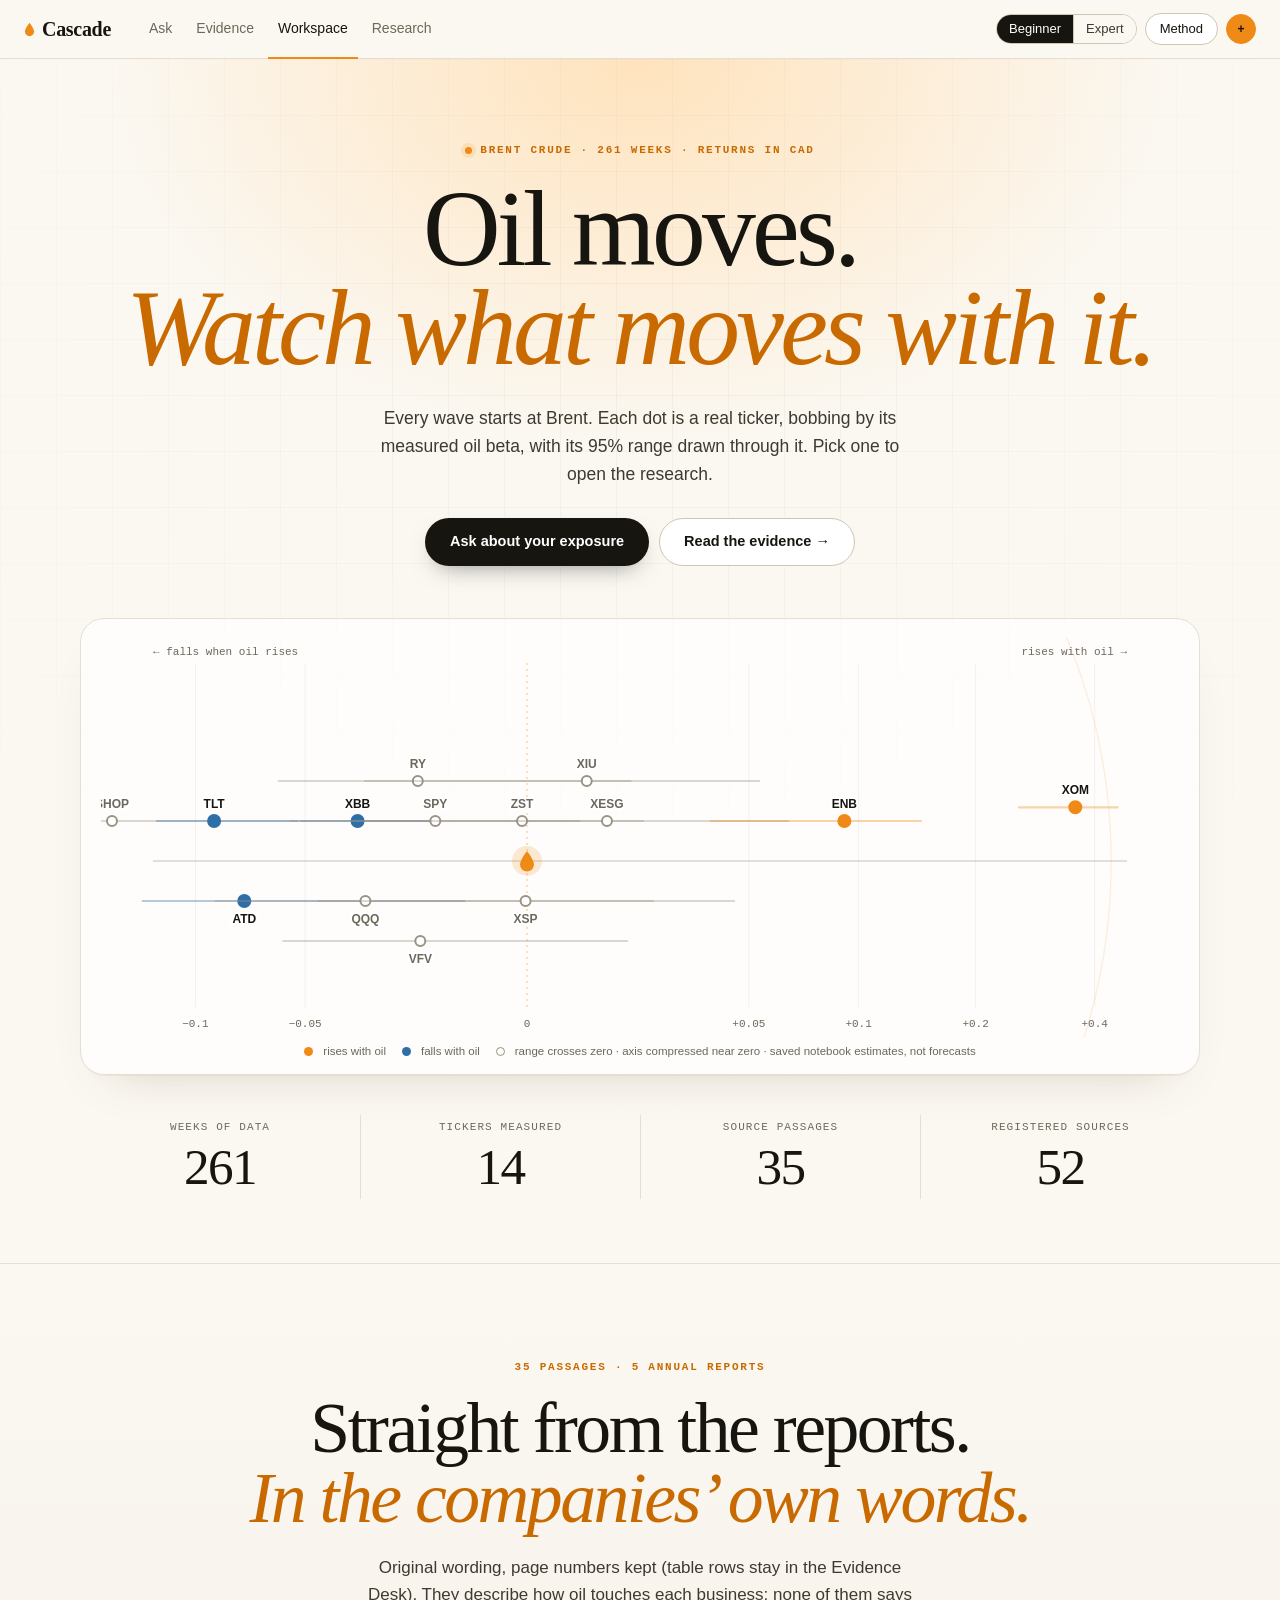
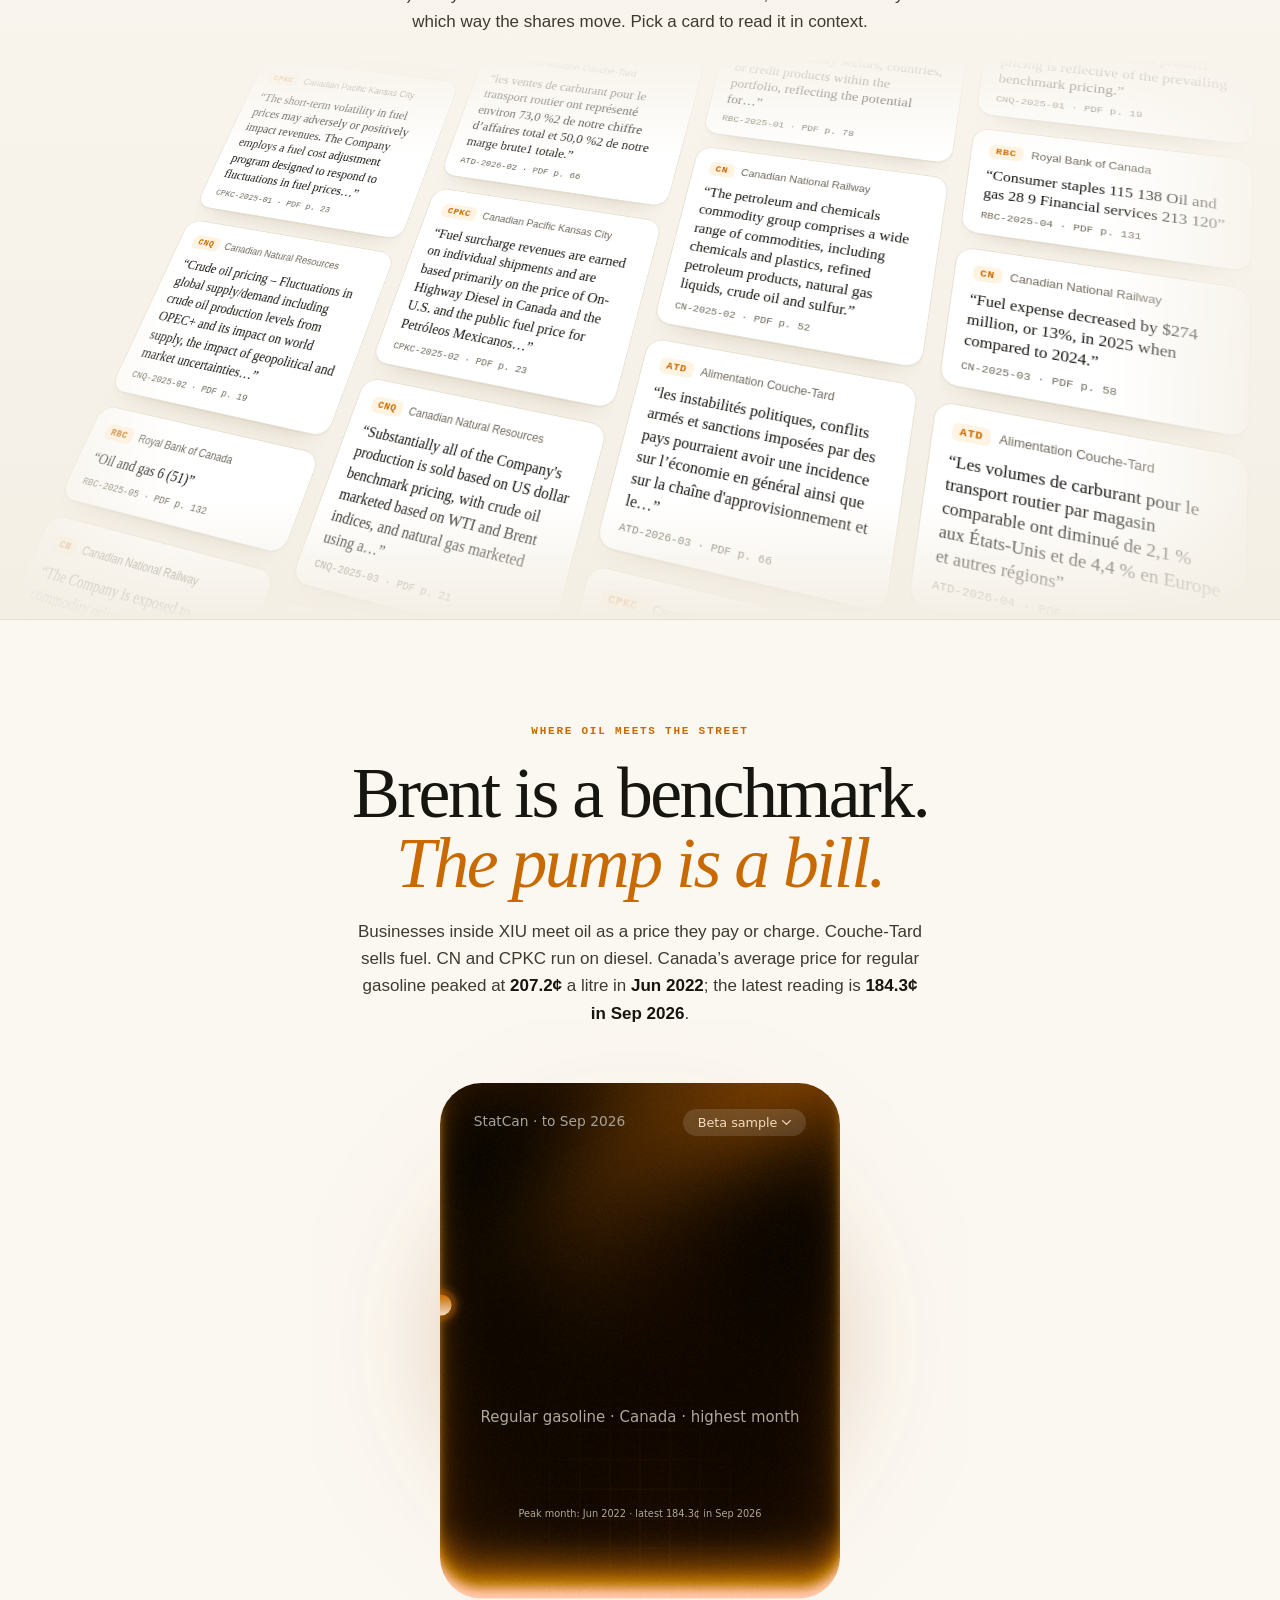
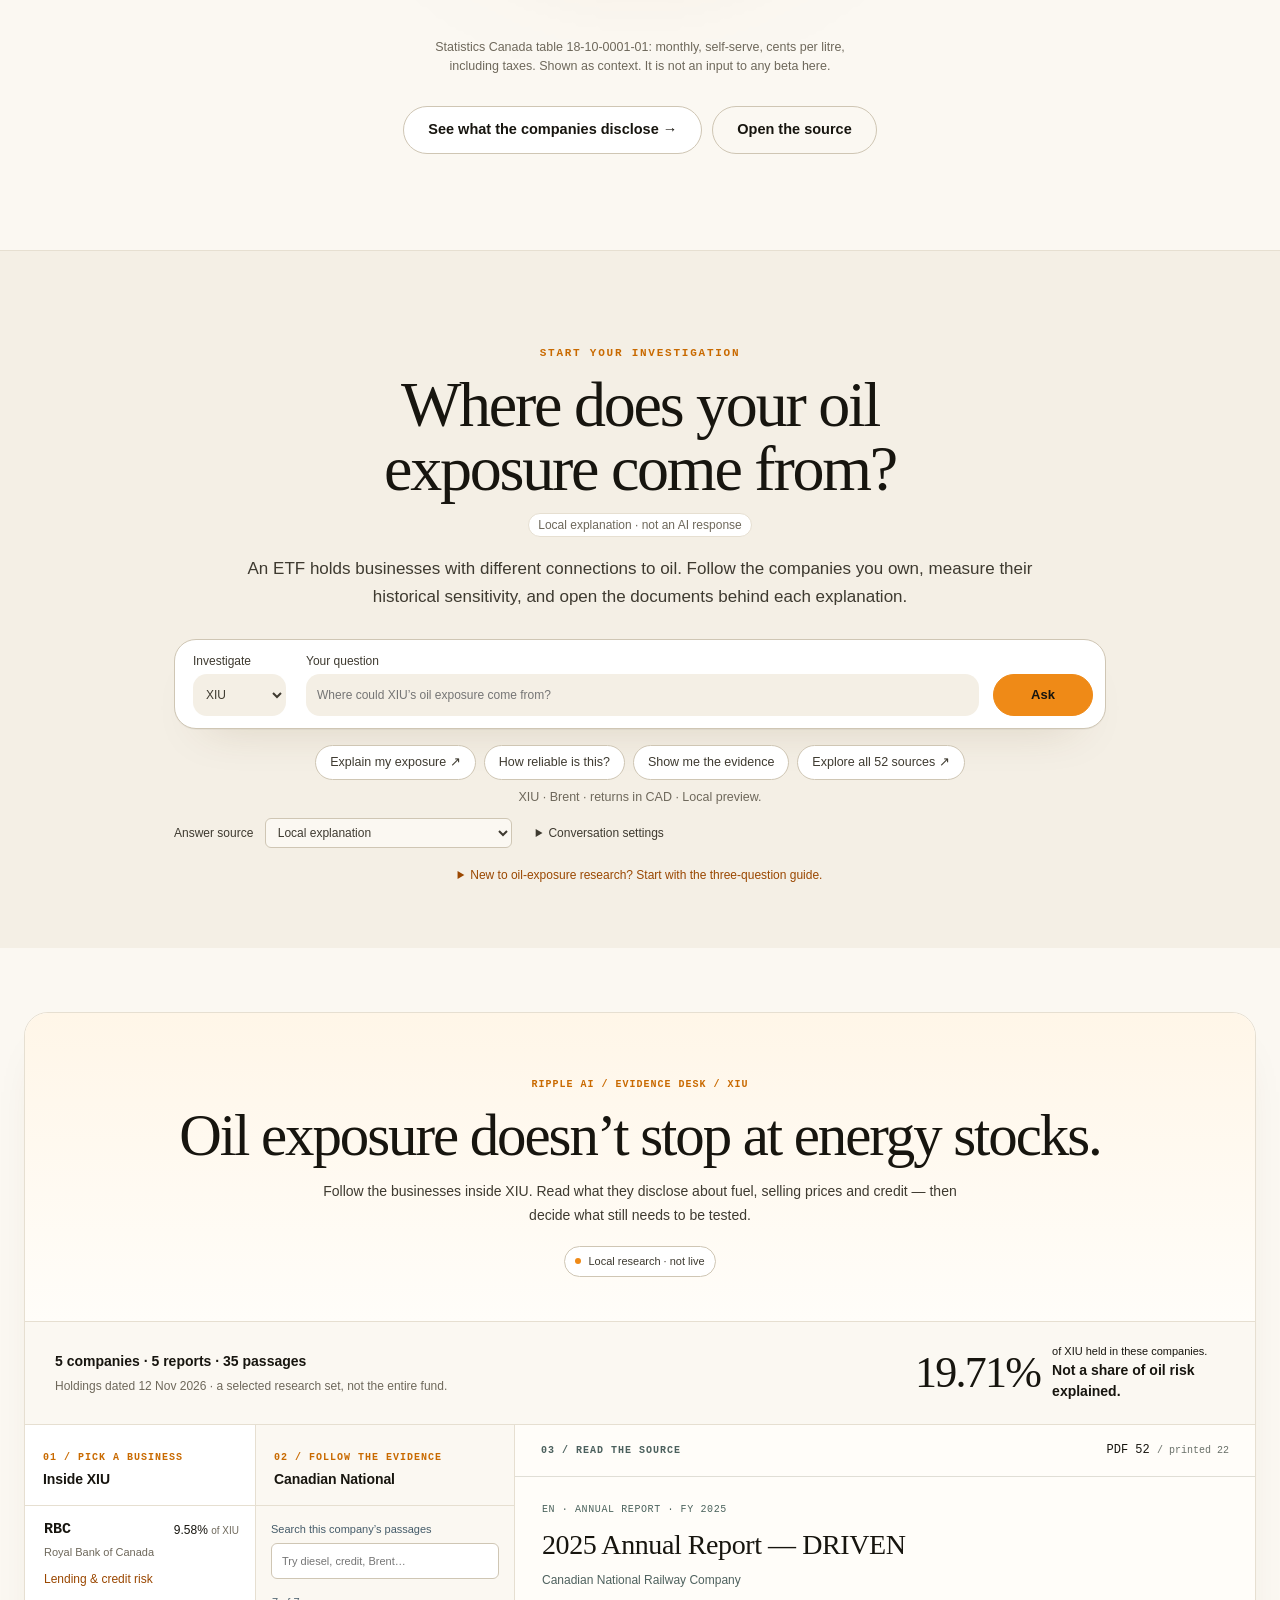
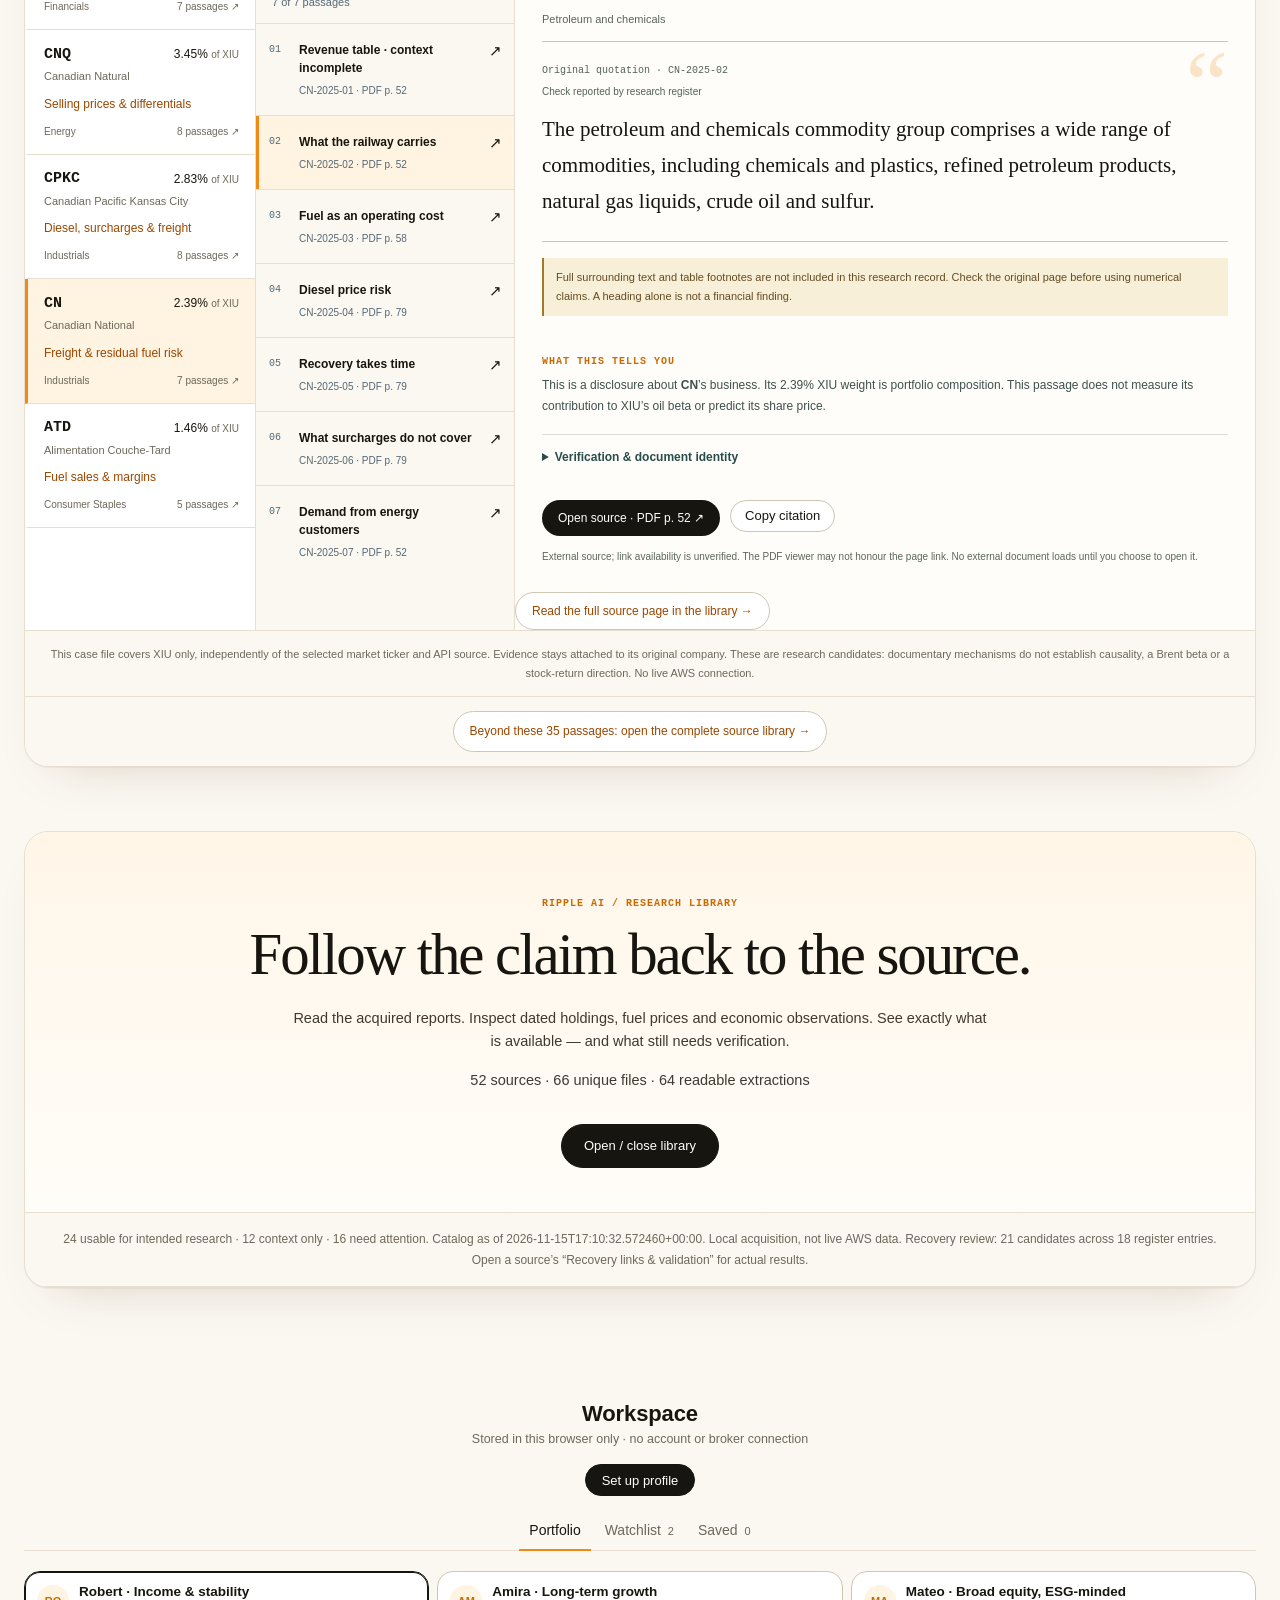
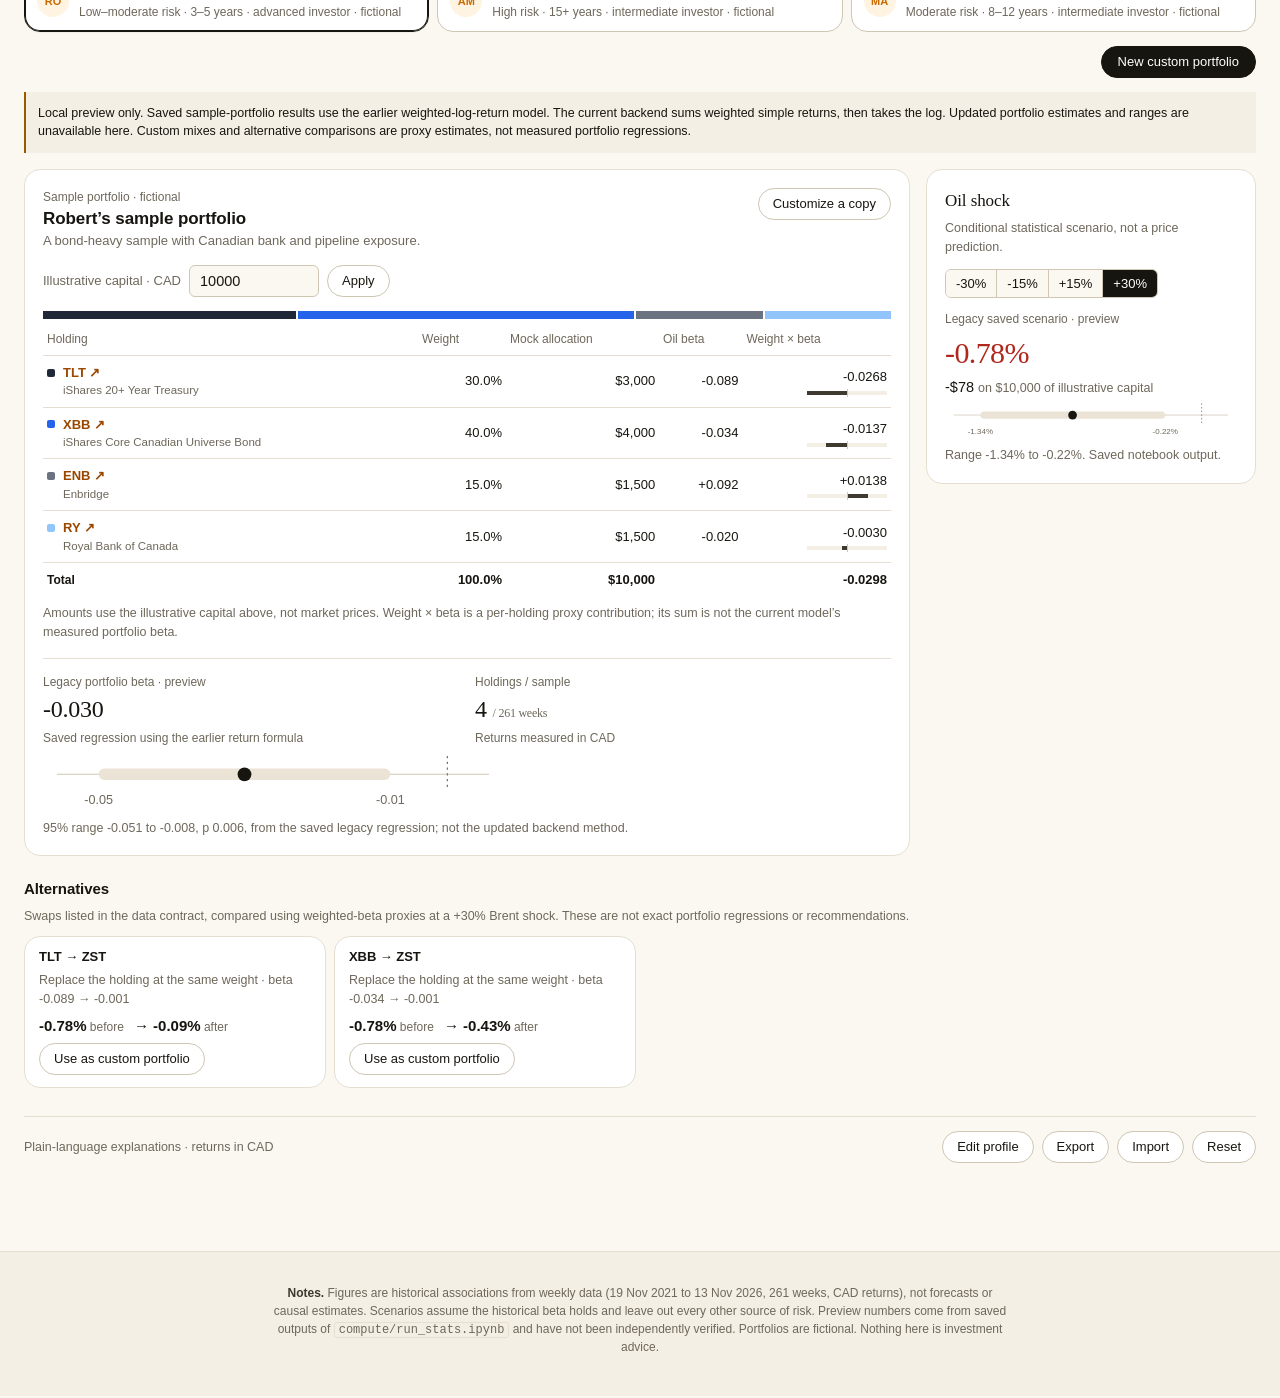
==== frontend/explorer.html @ 9b8c313d "feat(frontend): chat interface with sign-up, profile and portfolio - New index.html: chat-only layou" ====
<!DOCTYPE html>
<html lang="en">
<head>
  <meta charset="utf-8">
  <meta name="viewport" content="width=device-width, initial-scale=1">
  <meta name="color-scheme" content="light">
  <meta name="theme-color" content="#fbf8f2">
  <meta name="description" content="Weekly Brent oil sensitivities for 14 ETFs and stocks, shock scenarios, sample portfolios and the transmission paths behind them.">
  <title>Cascade</title>
  <link rel="icon" href="data:image/svg+xml,%3Csvg xmlns='http://www.w3.org/2000/svg' viewBox='0 0 32 32'%3E%3Crect width='32' height='32' rx='6' fill='%23111'/%3E%3Cpath d='M16 6s-7 9-7 14a7 7 0 0 0 14 0c0-5-7-14-7-14z' fill='%23fff'/%3E%3C/svg%3E">
  <link rel="stylesheet" href="./styles.css">
  <link rel="stylesheet" href="./investigation-guide.css">
  <link rel="stylesheet" href="./evidence-desk.css">
  <link rel="stylesheet" href="./library.css">
  <link rel="stylesheet" href="./theme.css">
  <script type="module" src="./app.js"></script>
  <script type="module" src="./investigation-guide.js"></script>
  <script type="module" src="./evidence-desk.js"></script>
  <script type="module" src="./library.js"></script>
  <script type="module" src="./hero.js"></script>
  <script type="module" src="./fuel-card.js"></script>
  <script type="module" src="./quotes.js"></script>
</head>
<body>
  <a class="skip-link" href="#main">Skip to content</a>

  <header class="topbar">
    <div class="wrap topbar-row">
      <a class="wordmark" href="./" aria-label="Cascade home">
        <svg class="drop" viewBox="0 0 24 32" aria-hidden="true"><path d="M12 1S2 13.5 2 20.5a10 10 0 0 0 20 0C22 13.5 12 1 12 1z"/></svg>
        Cascade
      </a>
      <nav class="workspace-nav" aria-label="Application">
        <button type="button" id="chat-open">Ask</button>
        <button type="button" id="evidence-open">Evidence</button>
        <button type="button" data-view="workspace" aria-pressed="true">Workspace</button>
        <button type="button" data-view="research" aria-pressed="false">Research</button>
      </nav>
      <div class="topbar-tools">
        <div class="seg" role="group" aria-label="Level of detail">
          <button type="button" data-mode="beginner" aria-pressed="true">Beginner</button>
          <button type="button" data-mode="expert" aria-pressed="false">Expert</button>
        </div>
        <button class="ghost-button" id="method-open" type="button">Method</button>
        <button class="profile-avatar" id="profile-open" type="button" aria-label="Set up your profile">+</button>
      </div>
    </div>
  </header>

  <main id="main">
    <section class="hero" aria-labelledby="hero-title">
      <div class="wrap hero-copy">
        <p class="hero-kicker"><span class="hero-dot" aria-hidden="true"></span>Brent crude · 261 weeks · returns in CAD</p>
        <h1 id="hero-title">Oil moves.<br><em>Watch what moves with&nbsp;it.</em></h1>
        <p class="hero-lede">Every wave starts at Brent. Each dot is a real ticker, bobbing by its measured oil beta, with its 95% range drawn through it. Pick one to open the research.</p>
        <div class="hero-cta">
          <button type="button" class="hero-primary" data-hero-jump="#ask">Ask about your exposure</button>
          <button type="button" class="hero-secondary" data-hero-jump="#evidence-desk">Read the evidence →</button>
        </div>
      </div>
      <div class="wrap">
        <figure class="hero-chart">
          <div id="hero-figure" class="hero-figure-host"></div>
          <div id="hero-tip" class="hero-tip" role="status" hidden></div>
          <figcaption><span class="hk pos"></span>rises with oil <span class="hk neg"></span>falls with oil <span class="hk ns"></span>range crosses zero · axis compressed near zero · saved notebook estimates, not forecasts</figcaption>
        </figure>
        <dl class="hero-stats">
          <div><dt>Weeks of data</dt><dd data-count="261">261</dd></div>
          <div><dt>Tickers measured</dt><dd data-count="14">14</dd></div>
          <div><dt>Source passages</dt><dd data-count="35">35</dd></div>
          <div><dt>Registered sources</dt><dd data-count="52">52</dd></div>
        </dl>
      </div>
    </section>
    <section class="quotes" aria-labelledby="quotes-title">
      <div class="wrap quotes-head">
        <p class="hero-kicker">35 passages · 5 annual reports</p>
        <h2 id="quotes-title">Straight from the reports.<br><em>In the companies’ own words.</em></h2>
        <p>Original wording, page numbers kept (table rows stay in the Evidence Desk). They describe how oil touches each business; none of them says which way the shares move. Pick a card to read it in context.</p>
      </div>
      <div class="quotes-stage" id="quotes-stage" aria-label="Passages from XIU constituents’ annual reports"></div>
    </section>
    <section class="fuel-band" aria-labelledby="fuel-title">
      <div class="wrap fuel-head">
        <p class="hero-kicker">Where oil meets the street</p>
        <h2 id="fuel-title">Brent is a benchmark.<br><em>The pump is a bill.</em></h2>
        <p>Businesses inside XIU meet oil as a price they pay or charge. Couche-Tard sells fuel. CN and CPKC run on diesel. Canada’s average price for regular gasoline peaked at <b data-fuel-peak>207.2¢</b> a litre in <b data-fuel-peak-month>Jun 2022</b>; the latest reading is <b data-fuel-latest>184.3¢ in Sep 2026</b>.</p>
      </div>
      <div class="fuel-stage"><div id="fuel-card"></div></div>
      <div class="wrap fuel-foot">
        <p class="fuel-source">Statistics Canada table 18-10-0001-01: monthly, self-serve, cents per litre, including taxes. Shown as context. It is not an input to any beta here.</p>
        <div class="hero-cta">
          <button type="button" class="hero-secondary" data-hero-jump="#evidence-desk">See what the companies disclose →</button>
          <button type="button" class="hero-ghost" data-open-library>Open the source</button>
        </div>
      </div>
    </section>
    <div class="chat-entry">
      <section class="wrap ask" id="ask" aria-labelledby="ask-title">
        <div class="chat-heading"><div><span class="label">Start your investigation</span><h2 id="ask-title">Where does your oil exposure come from?</h2></div><span class="tag" id="chat-source-status">Local explanation · AI not connected</span></div>
        <p class="investigation-purpose">An ETF holds businesses with different connections to oil. Follow the companies you own, measure their historical sensitivity, and open the documents behind each explanation.</p>
        <form id="question-form" class="ask-form">
          <label class="chat-ticker-label" for="chat-ticker">Investigate<select id="chat-ticker" aria-label="Ticker to investigate"></select></label>
          <label class="chat-question-label" for="question">Your question<input id="question" name="question" maxlength="900" required placeholder="Where could XIU’s oil exposure come from?" autocomplete="off" aria-describedby="chat-context"></label>
          <button class="primary-button" type="submit">Ask</button>
          <button type="button" class="ghost-button" id="cancel-question" hidden>Stop waiting</button>
        </form>
        <div class="suggestions">
          <button type="button" data-question="Where could this exposure come from?">Explain my exposure ↗</button>
          <button type="button" data-question="How reliable is this relationship?">How reliable is this?</button>
          <button type="button" data-question="What evidence explains this exposure?">Show me the evidence</button>
          <button type="button" data-open-library>Explore all 52 sources ↗</button>
        </div>
        <p class="note" id="chat-context" role="status">XIU · Brent · returns in CAD · loading local statistics.</p>
        <div class="chat-options">
          <label class="chat-source-label">Answer source <select id="answer-source"><option value="local">Local explanation</option><option value="documents">Search local documents (exact phrase)</option><option value="agent">Backend agent</option></select></label>
          <details class="chat-settings"><summary>Conversation settings</summary><div class="agent-controls">
            <label>Backend sample portfolio<select id="agent-persona"><option value="robert">Robert</option><option value="amira">Amira</option><option value="mateo">Mateo</option></select></label>
            <button type="button" class="ghost-button" id="new-conversation">New conversation</button>
          </div><p class="note" id="agent-connection">Chat API unconfigured. Local explanations are available without an AI call.</p></details>
        </div>
        <div id="answer" class="answer" aria-live="polite"></div>
        <details class="guide-collapse"><summary>New to oil-exposure research? Start with the three-question guide.</summary>
        <section class="investigation-guide" id="investigation-guide" aria-labelledby="guide-title">
          <header><div><span class="label">Understand the investigation</span><h2 id="guide-title">Three questions. Different kinds of evidence.</h2></div><span class="guide-source">Learning guide · no estimates</span></header>
          <p class="guide-intro">A holding weight tells you what you own. A company report explains its business. A beta measures how its share price moved with oil. You need all three to investigate hidden exposure.</p>
          <div class="guide-tabs" role="tablist" aria-label="Explore the investigation" hidden>
            <button type="button" role="tab" id="guide-tab-holdings" data-guide-topic="holdings" aria-controls="guide-panel" aria-selected="false" tabindex="-1">1. What do I own?</button>
            <button type="button" role="tab" id="guide-tab-mechanisms" data-guide-topic="mechanisms" aria-controls="guide-panel" aria-selected="true" tabindex="0">2. How could oil reach it?</button>
            <button type="button" role="tab" id="guide-tab-reliability" data-guide-topic="reliability" aria-controls="guide-panel" aria-selected="false" tabindex="-1">3. How sure are we?</button>
          </div>
          <div id="guide-panel" class="guide-panel" role="tabpanel" aria-labelledby="guide-tab-mechanisms" tabindex="0">
            <p>Start with dated holdings, inspect a company’s original report, then compare that business explanation with a historical estimate and its uncertainty. A sector label alone cannot answer the question.</p>
          </div>
          <p class="guide-availability">The Evidence Desk below opens a local XIU research file. Market statistics and backend evidence are separate sources. A missing estimate does not mean a business has no exposure.</p>
        </section>
        </details>
      </section>
    </div>
    <section id="evidence-desk" class="wrap evidence-desk" aria-labelledby="ed-title" aria-busy="true">
      <div class="ed-shell">
        <header class="ed-masthead">
          <div><span class="ed-eyebrow">RIPPLE AI / Evidence Desk / XIU</span>
            <h2 id="ed-title" tabindex="-1">Oil exposure doesn’t stop at energy stocks.</h2>
            <p>Follow the businesses inside XIU. Read what they disclose about fuel, selling prices and credit — then decide what still needs to be tested.</p></div>
          <span class="ed-badge">Local research · not live</span>
        </header>
        <div class="ed-summary">
          <div><strong id="ed-scope">Opening the research file…</strong><p>Holdings dated 12 Nov 2026 · a selected research set, not the entire fund.</p></div>
          <div class="ed-weight"><b id="ed-weight">—</b><span>of XIU held in these companies.<br><strong>Not a share of oil risk explained.</strong></span></div>
        </div>
        <p class="ed-status" id="ed-status" role="status">Loading local documentary research…</p>
        <button class="ghost-button" id="ed-retry" type="button" hidden>Retry local file</button>
        <div class="ed-workbench" id="ed-workbench" hidden>
          <aside class="ed-holdings" aria-label="Confirmed XIU constituents">
            <header class="ed-column-head"><span class="ed-eyebrow">01 / Pick a business</span><h3>Inside XIU</h3></header>
            <div id="ed-companies"></div>
          </aside>
          <section class="ed-passages-column" aria-labelledby="ed-company-title">
            <header class="ed-column-head"><span class="ed-eyebrow">02 / Follow the evidence</span><h3 id="ed-company-title">Company passages</h3></header>
            <label class="ed-search" for="ed-search">Search this company’s passages<input id="ed-search" type="search" placeholder="Try diesel, credit, Brent…" autocomplete="off"></label>
            <p id="ed-results" class="ed-results" role="status"></p>
            <div id="ed-passages"></div>
          </section>
          <article class="ed-reader" id="ed-reader" tabindex="-1" aria-label="Original passage and source details"></article>
        </div>
        <p id="ed-feedback" role="status"></p>
        <p class="ed-footnote">This case file covers XIU only, independently of the selected market ticker and API source. Evidence stays attached to its original company. These are research candidates: documentary mechanisms do not establish causality, a Brent beta or a stock-return direction. No live AWS connection.</p>
        <p class="ed-footnote"><button type="button" class="rl-library-entry" data-open-library>Beyond these 35 passages: open the complete source library →</button></p>
      </div>
    </section>
    <section id="research-library" class="wrap research-library" aria-labelledby="rl-title" aria-busy="true">
      <div class="rl-shell">
        <header class="rl-header"><div><span class="ed-eyebrow">RIPPLE AI / Research Library</span><h2 id="rl-title" tabindex="-1">Follow the claim back to the source.</h2>
          <p>Read the acquired reports. Inspect dated holdings, fuel prices and economic observations. See exactly what is available — and what still needs verification.</p><p id="rl-summary">52 registered sources · loading availability…</p></div>
          <button type="button" class="ghost-button" id="rl-toggle" aria-expanded="false" aria-controls="rl-workspace">Open / close library</button></header>
        <p id="rl-status" class="rl-status" role="status"></p><button type="button" id="rl-retry" hidden>Retry catalog</button>
        <div id="rl-workspace" hidden>
          <div class="rl-controls"><div class="rl-filters">
            <label>Find a source<input id="rl-query" type="search" placeholder="Company, ticker, source title…"></label>
            <label>Source group<select id="rl-group"><option value="">All source groups</option></select></label>
            <label>Research availability<select id="rl-status-filter"><option value="">All availability</option><option value="usable">Usable for intended research</option><option value="context_only">Context only</option><option value="needs_attention">Needs attention</option></select></label>
            <label>File format<select id="rl-format"><option value="">All file formats</option></select></label>
            <button type="button" id="rl-clear">Clear filters</button>
          </div><form id="rl-search-form" class="rl-text-search"><label>Search inside the filtered documents · exact phrase<input id="rl-text-query" type="search" required minlength="2" maxlength="200" placeholder="Try diesel, oil and gas, fuel surcharge…"></label><button type="submit" class="primary-button">Search source text</button><button type="button" class="ghost-button" id="rl-stop-search" hidden>Stop</button></form>
            <p id="rl-search-progress" role="status"></p><div id="rl-search-results" aria-live="polite"></div>
          </div>
          <div class="rl-workbench"><aside class="rl-sidebar" aria-label="Official research register"><p id="rl-count" class="rl-count" role="status"></p><div id="rl-list"></div></aside><article id="rl-detail" class="rl-detail" tabindex="-1" aria-label="Selected source and local content"></article></div>
        </div>
      </div>
    </section>
    <section id="workspace-view" class="wrap workspace" aria-labelledby="workspace-title">
      <div id="workspace-content"><p class="note" role="status">Loading your workspace…</p></div>
    </section>

    <div id="research-view" hidden>
      <div class="source-strip" role="note" aria-label="Data source">
        <div class="wrap source-row">
          <span id="source-badge" class="source-badge"><i aria-hidden="true"></i>Local preview</span>
          <span id="source-note" class="source-note">Saved notebook statistics. Ticker scenarios recomputed locally. No live AWS connection.</span>
          <span class="source-meta">
            <span>Sample <b id="coverage-value">Not available</b></span>
            <span>Returns <b>CAD</b></span>
            <span>Last verified <b id="verified-value">Not verified</b></span>
          </span>
          <label class="source-control">Data
            <select id="source-select"><option value="preview">Local preview</option><option value="api">Backend API</option></select>
          </label>
        </div>
      </div>

      <div class="wrap lab" id="pick">
        <aside class="field" aria-labelledby="field-title">
          <div class="field-head">
            <h2 id="field-title">Tickers</h2>
            <label class="bench"><span class="sr-only">Oil benchmark</span>
              <select id="benchmark-select" aria-describedby="benchmark-note"><option value="brent">vs Brent</option><option value="wti">vs WTI (no data)</option></select>
            </label>
          </div>
          <div class="field-axis" aria-hidden="true"><span>falls with oil</span><span>rises</span></div>
          <div id="field" class="field-rows" role="group" aria-label="Choose a ticker"></div>
          <p id="benchmark-note" class="note">Oil beta with its 95% range. Grey means the range crosses zero.</p>
        </aside>

        <div class="lab-main">
          <div class="research-actions"><span id="research-context">Your workspace / local preview research</span><div class="buttons"><button id="watch-current" type="button" class="ghost-button">☆ Watch</button><button id="save-research" type="button" class="primary-button">Save</button></div></div>
          <div id="status" class="status" role="status" aria-live="polite"></div>
          <div id="headline"></div>

          <div id="research" hidden>
            <section class="section" id="shock-section" aria-labelledby="shock-title">
              <header class="section-head"><h2 id="shock-title">Oil shock scenario</h2><p>Conditional statistical scenario using the historical beta. Not a price prediction.</p></header>
              <div class="shock">
                <div class="shock-dial seg" role="group" aria-label="Brent shock">
                  <button type="button" data-shock="-30" aria-pressed="false">−30%</button>
                  <button type="button" data-shock="-15" aria-pressed="false">−15%</button>
                  <button type="button" data-shock="15" aria-pressed="false">+15%</button>
                  <button type="button" data-shock="30" aria-pressed="true">+30%</button>
                </div>
                <div id="scenario-result" class="shock-result" aria-live="polite"></div>
              </div>
            </section>

            <section class="section" id="evidence-section" aria-labelledby="evidence-title">
              <header class="section-head"><h2 id="evidence-title">Statistical attribution & backend evidence</h2><p>The local Evidence Desk supplies company disclosures. Comparable constituent estimates are still needed to attribute XIU’s beta.</p></header>
              <div class="under">
                <div id="decomposition" class="under-col" aria-label="Attribution"></div>
                <div class="under-col">
                  <div class="col-head"><h3>Documents</h3><span class="tag" id="evidence-count">0 documents supplied</span></div>
                  <div id="evidence"></div>
                </div>
              </div>
            </section>

            <section class="section" id="expert-section" aria-label="Model diagnostics" hidden></section>


          </div>
          <noscript><p class="status">Turn on JavaScript to load the data.</p></noscript>
        </div>
      </div>
    </div>
  </main>

  <footer class="foot">
    <div class="wrap foot-row">
      <p><b>Notes.</b> Figures are historical associations from weekly data (19 Nov 2021 to 13 Nov 2026, 261 weeks, CAD returns), not forecasts or causal estimates. Scenarios assume the historical beta holds and leave out every other source of risk. Preview numbers come from saved outputs of <code>compute/run_stats.ipynb</code> and have not been independently verified. Portfolios are fictional. Nothing here is investment advice.</p>
    </div>
  </footer>

  <div id="workspace-toast" class="workspace-toast" role="status" aria-live="polite" hidden></div>
  <dialog id="profile-dialog" class="workspace-dialog" aria-labelledby="profile-title"></dialog>
  <dialog id="portfolio-dialog" class="workspace-dialog wide-dialog" aria-labelledby="portfolio-title"></dialog>
  <dialog id="save-dialog" class="workspace-dialog" aria-labelledby="save-title"></dialog>

  <dialog id="method-dialog" class="workspace-dialog" aria-labelledby="method-title">
    <div class="dialog-head"><h2 id="method-title">Method</h2><button id="method-close" class="ghost-button" type="button" aria-label="Close method notes">Close</button></div>
    <p>Weekly CAD log returns for each of the data contract’s 14 core tickers (nine ETFs, five stocks) are regressed on weekly Brent log returns (weeks end Friday, 19 Nov 2021 to 13 Nov 2026, 261 weeks). Ordinary least squares with a constant; Newey–West standard errors with four lags. USD tickers are converted to CAD with the weekly USD/CAD change.</p>
    <h3>Why only these 14 tickers</h3>
    <p>They are the MVP tickers in <code>docs/data_contract.md</code>: the only ones with saved results the sample portfolios can use. Anything else has no numbers here, so research, the watchlist and the portfolio builder only offer these.</p>
    <h3>The 95% range</h3>
    <p>Beta ± 1.96 standard errors. If it crosses zero, the sample doesn’t settle the direction. It’s a range for the coefficient, not for future returns.</p>
    <h3>Documents and attribution</h3>
    <p>The Evidence Desk reads an independent local research snapshot: five confirmed XIU holdings and their source passages. Its holdings weights describe composition, not contributions to oil beta. The market view below uses separate notebook or backend statistics.</p>
    <h3>Shock scenarios</h3>
    <p>Only −30%, −15%, +15% and +30% Brent shocks exist. Impact = 100 × (exp(β × ln(1 + shock/100)) − 1). The range transforms the coefficient bounds and ignores everything else that moves returns.</p>
    <h3>Portfolios</h3>
    <p>Robert, Amira and Mateo are fictional personas from the data contract. Their local saved results use the earlier weighted-log-return method and are labeled legacy previews. The current backend regresses log(1 + Σ(weight × (exp(asset log return) − 1))) on Brent. A custom portfolio shows only a weighted-beta proxy, not an exact portfolio beta or a confidence interval. Updated portfolio results require fresh backend outputs.</p>
    <h3>What’s local</h3>
    <p>Preview numbers are rounded outputs saved in <code>compute/run_stats.ipynb</code>. Ticker scenarios are recomputed from them with the formula above; persona scenarios, alternatives and the bond duration check are saved notebook outputs. Documentary research loads separately from <code>evidence-preview.json</code>, with its original verification limits. No rolling history is supplied, and nothing here checks the live state of AWS. Your profile and portfolios stay in this browser; there are no accounts.</p>
    <p class="note">Sources: docs/data_contract.md, compute/stats.py, compute/evidence.py.</p>
  </dialog>
</body>
</html>
---- frontend/styles.css ----
/* Cascade. One flat stylesheet: system font, hairline borders, one accent, no decoration. */

:root {
  color-scheme: light;
  --bg: #ffffff;
  --bg-2: #f6f6f4;
  --bg-3: #ececea;
  --line: #e5e5e2;
  --line-2: #cfcfca;
  --text: #151515;
  --text-2: #3f3f3c;
  --muted: #6d6d68;
  --link: #1d4ed8;
  --up: #0f7a48;
  --down: #b42318;
  --flat: #9b9b95;
  --doc: #1d4ed8;
  --hyp: #a35a00;
  --radius: 4px;
  --sans: -apple-system, BlinkMacSystemFont, "SF Pro Text", "Segoe UI", Roboto, "Helvetica Neue", Arial, sans-serif;
  --code: ui-monospace, "SF Mono", Menlo, Consolas, monospace;
}

/* Base */
* { box-sizing: border-box; font-variant-numeric: tabular-nums; }
html { scroll-behavior: smooth; }
body { margin: 0; background: var(--bg); color: var(--text); font: 14px/1.5 var(--sans); -webkit-font-smoothing: antialiased; }
h1, h2, h3, h4, p, dl, dd, figure, blockquote { margin: 0; }
h1, h2, h3, h4 { font-weight: 600; letter-spacing: -.005em; line-height: 1.25; }
h1 { font-size: 22px; } h2 { font-size: 16px; } h3 { font-size: 14px; } h4 { font-size: 13px; }
button, input, select, textarea { font: inherit; color: inherit; }
button, select, summary { cursor: pointer; }
button:disabled { cursor: not-allowed; opacity: .45; }
a { color: var(--link); text-underline-offset: 2px; }
code { font: 12px var(--code); background: var(--bg-2); border: 1px solid var(--line); border-radius: 3px; padding: 0 4px; }
:focus-visible { outline: 2px solid var(--link); outline-offset: 2px; }
[hidden] { display: none !important; }
.sr-only { position: absolute; width: 1px; height: 1px; padding: 0; margin: -1px; overflow: hidden; clip: rect(0 0 0 0); white-space: nowrap; border: 0; }
.skip-link { position: absolute; left: 16px; top: -60px; z-index: 30; padding: 8px 12px; background: var(--text); color: #fff; border-radius: var(--radius); }
.skip-link:focus { top: 8px; }
.note { color: var(--muted); font-size: 12.5px; line-height: 1.5; margin-top: 8px; }
.label, .beta-label { display: block; font-size: 12px; color: var(--muted); }
.tag { display: inline-block; font-size: 12px; color: var(--muted); border: 1px solid var(--line); border-radius: 3px; padding: 1px 6px; white-space: nowrap; }
.buttons { display: flex; gap: 8px; flex-wrap: wrap; align-items: center; }
.wrap { max-width: 1280px; margin: 0 auto; padding: 0 24px; }

/* Controls */
.agent-controls { display: flex; align-items: end; gap: 12px; flex-wrap: wrap; margin-bottom: 12px; }
.agent-controls label { display: grid; gap: 5px; font-size: 12px; color: var(--muted); }
.agent-turn { border-top: 1px solid var(--line); padding: 18px 0; overflow-wrap: anywhere; }
.agent-turn h3 { margin-bottom: 12px; }
.agent-prose { white-space: pre-wrap; margin: 14px 0; }
.agent-turn details { margin-top: 14px; }
.agent-turn summary { font-weight: 600; padding: 6px 0; }
.agent-citation { padding: 12px 0; border-top: 1px solid var(--line); }
.agent-citation blockquote { border-left: 2px solid var(--line-2); padding: 8px 12px; }
.agent-citation pre { white-space: pre-wrap; overflow-wrap: anywhere; font: 12px/1.6 var(--code); background: var(--bg-2); padding: 12px; }
.snapshot-warning { margin-bottom: 16px; padding: 12px; background: var(--bg-2); border-left: 2px solid var(--hyp); font-size: 12.5px; }
.primary-button, .ghost-button, .ink-button {
  display: inline-flex; align-items: center; justify-content: center; gap: 6px;
  height: 32px; padding: 0 12px; border-radius: var(--radius); font-size: 13px; font-weight: 500; white-space: nowrap; text-decoration: none;
}
.primary-button, .ink-button { background: var(--text); color: #fff; border: 1px solid var(--text); }
.primary-button:hover, .ink-button:hover { background: #333; }
.ghost-button { background: var(--bg); color: var(--text); border: 1px solid var(--line-2); }
.ghost-button:hover { background: var(--bg-2); }
.ghost-button[aria-pressed=true] { background: var(--bg-3); border-color: var(--text-2); }
select { height: 30px; padding: 0 8px; border: 1px solid var(--line-2); border-radius: var(--radius); background: var(--bg); }
input:not([type=checkbox]), textarea { padding: 6px 10px; border: 1px solid var(--line-2); border-radius: var(--radius); background: var(--bg); }
input:not([type=checkbox]) { height: 32px; }
input:focus, select:focus, textarea:focus { outline: none; border-color: var(--link); box-shadow: 0 0 0 1px var(--link); }
.seg { display: inline-flex; border: 1px solid var(--line-2); border-radius: var(--radius); overflow: hidden; }
.seg button { border: 0; background: var(--bg); padding: 4px 12px; font-size: 13px; color: var(--text-2); }
.seg button + button { border-left: 1px solid var(--line-2); }
.seg button:hover { background: var(--bg-2); }
.seg button[aria-pressed=true] { background: var(--text); color: #fff; }
.check { display: inline-flex; align-items: center; gap: 6px; font-size: 13px; color: var(--text-2); }
.check input { margin: 0; accent-color: var(--text); }

/* Top bar */
.topbar { border-bottom: 1px solid var(--line); background: var(--bg); position: sticky; top: 0; z-index: 20; }
.topbar-row { display: flex; align-items: center; gap: 28px; height: 52px; }
.wordmark { display: inline-flex; align-items: center; gap: 7px; font-weight: 650; font-size: 15px; color: var(--text); text-decoration: none; }
.wordmark .drop { width: 11px; height: 15px; fill: var(--text); }
.workspace-nav { display: flex; gap: 4px; height: 100%; }
.workspace-nav button { border: 0; background: none; padding: 0 10px; font-size: 14px; color: var(--muted); border-bottom: 2px solid transparent; margin-bottom: -1px; }
.workspace-nav button:hover { color: var(--text); }
.workspace-nav button[aria-pressed=true] { color: var(--text); border-bottom-color: var(--text); font-weight: 500; }
.topbar-tools { margin-left: auto; display: flex; align-items: center; gap: 8px; }
.profile-avatar { width: 30px; height: 30px; border-radius: 50%; border: 1px solid var(--line-2); background: var(--bg-2); font-size: 12px; font-weight: 600; color: var(--text-2); }
.profile-avatar:hover { background: var(--bg-3); }

/* Source strip */
.source-strip { background: var(--bg-2); border-bottom: 1px solid var(--line); font-size: 12px; color: var(--muted); }
.source-row { display: flex; align-items: center; gap: 16px; min-height: 36px; padding-top: 4px; padding-bottom: 4px; }
.source-note { flex: 1 1 auto; min-width: 0; white-space: nowrap; overflow: hidden; text-overflow: ellipsis; }
.source-meta, .source-control, .source-badge { flex: none; }
.source-badge { display: inline-flex; align-items: center; gap: 6px; color: var(--text); font-weight: 500; }
.source-badge i { width: 6px; height: 6px; border-radius: 50%; background: var(--hyp); }
.source-meta { display: flex; gap: 14px; margin-left: auto; }
.source-meta b { font-weight: 500; color: var(--text-2); }
.source-control { display: inline-flex; align-items: center; gap: 6px; }
.source-control select { height: 26px; font-size: 12px; }

/* Research layout */
.lab { display: grid; grid-template-columns: 300px minmax(0, 1fr); gap: 32px; padding-top: 20px; padding-bottom: 40px; align-items: start; }
.lab-main { min-width: 0; }
.research-actions { display: flex; justify-content: space-between; align-items: center; gap: 12px; padding-bottom: 14px; border-bottom: 1px solid var(--line); margin-bottom: 18px; }
.research-actions > span { font-size: 12.5px; color: var(--muted); }

/* Ticker list */
.field { position: sticky; top: 72px; }
.field-head { display: flex; align-items: center; justify-content: space-between; gap: 8px; margin-bottom: 8px; }
.field-head h2 { font-size: 13px; }
.bench select { height: 26px; font-size: 12px; }
.field-axis { display: flex; justify-content: space-between; padding: 0 64px 4px 118px; font-size: 11px; color: var(--muted); }
.field-rows { display: grid; border-top: 1px solid var(--line); }
.field-group { margin: 0; padding: 8px 6px 4px; font-size: 11px; font-weight: 600; color: var(--muted); }
.field-row { --c: var(--flat); display: grid; grid-template-columns: 104px minmax(0, 1fr) 50px; gap: 8px; align-items: center; width: 100%; padding: 6px 6px; border: 0; border-bottom: 1px solid var(--line); background: none; text-align: left; }
.field-row.up { --c: var(--up); } .field-row.down { --c: var(--down); } .field-row.none { --c: var(--line-2); }
.field-row:hover { background: var(--bg-2); }
.field-row[aria-pressed=true] { background: var(--bg-3); box-shadow: inset 2px 0 0 var(--text); }
.field-name { display: grid; line-height: 1.2; min-width: 0; }
.field-name b { font-size: 13px; font-weight: 600; }
.field-name small { font-size: 11px; color: var(--muted); white-space: nowrap; overflow: hidden; text-overflow: ellipsis; }
.field-track { position: relative; height: 16px; }
.field-track::before { content: ''; position: absolute; left: var(--zero, 50%); top: -6px; bottom: -6px; border-left: 1px solid var(--line-2); }
.field-range { position: absolute; top: 6px; height: 4px; background: var(--c); opacity: .3; border-radius: 2px; }
.field-dot { position: absolute; top: 4px; width: 8px; height: 8px; margin-left: -4px; border-radius: 50%; background: var(--c); }
.field-value { font-size: 12.5px; text-align: right; color: var(--text-2); }
.field-row[aria-pressed=true] .field-value { color: var(--text); font-weight: 600; }

/* Ticker header */
.hero-top { display: flex; justify-content: space-between; align-items: flex-start; gap: 12px; }
.hero-name { font-weight: 400; color: var(--text-2); margin-left: 6px; }
.hero-sub { font-size: 13px; color: var(--muted); margin-top: 2px; }
.hero-figure { display: grid; grid-template-columns: auto minmax(200px, 1fr) auto; gap: 28px; align-items: end; margin-top: 16px; padding: 16px 0; border-top: 1px solid var(--line); border-bottom: 1px solid var(--line); }
.beta { display: grid; gap: 2px; }
.beta-num { font-size: 34px; font-weight: 600; letter-spacing: -.02em; line-height: 1.1; }
.verdict { font-size: 12.5px; font-weight: 500; color: var(--muted); }
.verdict.up { color: var(--up); } .verdict.down { color: var(--down); }
.beta-range { display: grid; gap: 4px; }
.facts { display: flex; gap: 22px; }
.facts dt { font-size: 12px; color: var(--muted); }
.facts dd { font-size: 13px; font-weight: 500; }
.reading { margin-top: 12px; color: var(--text-2); max-width: 78ch; }

/* Status */
.status:empty { display: none; }
.status h1 { font-size: 18px; margin-bottom: 4px; }
.status p { color: var(--muted); }
.status .ink-button { margin-top: 12px; }
.loader { display: flex; gap: 4px; margin-bottom: 12px; }
.loader i { width: 6px; height: 6px; border-radius: 50%; background: var(--muted); animation: blink 1s infinite; }
.loader i:nth-child(2) { animation-delay: .15s; } .loader i:nth-child(3) { animation-delay: .3s; }
@keyframes blink { 50% { opacity: .2; } }

/* Sections */
.section { padding: 24px 0; border-bottom: 1px solid var(--line); }
.section-head { display: flex; flex-wrap: wrap; align-items: baseline; gap: 4px 16px; margin-bottom: 14px; }
.section-head p { color: var(--muted); font-size: 13px; flex: 1 1 300px; }
.net-tools { display: flex; align-items: center; gap: 12px; margin-left: auto; }

/* Shock */
.shock { display: grid; gap: 14px; }
.shock-dial { justify-self: start; }
.shock-label { font-size: 13px; color: var(--muted); }
.shock-number { font-size: 32px; font-weight: 600; letter-spacing: -.02em; line-height: 1.15; margin: 2px 0; }
.shock-number.pos { color: var(--up); } .shock-number.neg { color: var(--down); }
.shock-range { font-size: 13px; color: var(--text-2); }
.bars { display: grid; gap: 6px; margin-top: 14px; max-width: 620px; }
.bar-row { display: grid; grid-template-columns: 52px minmax(0, 1fr) 64px; gap: 10px; align-items: center; font-size: 12.5px; }
.bar-row span { color: var(--muted); }
.bar-row b { font-weight: 500; text-align: right; }
.bar-track { position: relative; height: 12px; background: linear-gradient(var(--line-2), var(--line-2)) 50% 0 / 1px 100% no-repeat, var(--bg-2); }
.bar { position: absolute; top: 2px; bottom: 2px; }
.bar.oil { background: var(--text-2); }
.bar.etf.pos { background: var(--up); } .bar.etf.neg { background: var(--down); }
.shock-plot { max-width: 520px; margin-top: 8px; }

/* Interval plots */
.range-plot { width: 100%; max-width: 460px; height: auto; display: block; overflow: visible; }
.range-plot .axis { stroke: var(--line-2); }
.range-plot .zero { stroke: var(--muted); stroke-dasharray: 2 3; }
.range-plot .band { fill: var(--bg-3); }
.range-plot .dot { fill: var(--text); }
.range-plot text { fill: var(--muted); font: 11px var(--sans); }
.is-up .range-plot .band { fill: color-mix(in srgb, var(--up) 22%, white); } .is-up .range-plot .dot { fill: var(--up); }
.is-down .range-plot .band { fill: color-mix(in srgb, var(--down) 22%, white); } .is-down .range-plot .dot { fill: var(--down); }

/* Network */
.net { display: grid; grid-template-columns: minmax(0, 1fr) 300px; border: 1px solid var(--line); border-radius: 6px; }
.net-canvas { min-width: 0; padding: 12px 0 0; }
.legend { display: flex; flex-wrap: wrap; gap: 16px; padding: 0 16px; font-size: 12px; color: var(--muted); }
.legend span { display: inline-flex; align-items: center; gap: 6px; }
.key { width: 18px; border-top: 2px solid var(--text-2); }
.key.cited { border-top-style: dashed; border-color: var(--doc); }
.key.hypothesis { border-top-style: dotted; border-color: var(--hyp); }
.graph-host { padding: 0 8px; }
.graph-host svg { width: 100%; height: auto; display: block; }
.col-label { fill: var(--muted); font: 11px var(--sans); }
.edge .line { fill: none; stroke: #8a8a85; stroke-width: 1.5; }
.edge .edge-hit { fill: none; stroke: transparent; stroke-width: 20; cursor: pointer; }
.edge.cited .line { stroke: var(--doc); stroke-dasharray: 6 4; }
.edge.hypothesis .line { stroke: var(--hyp); stroke-dasharray: 1 5; stroke-linecap: round; stroke-width: 2.4; }
.edge:hover .line { stroke-width: 2.5; }
.edge[aria-pressed=true] .line { stroke: var(--text); stroke-width: 2.5; }
.edge.cited[aria-pressed=true] .line { stroke: var(--doc); } .edge.hypothesis[aria-pressed=true] .line { stroke: var(--hyp); }
.edge text { font: 500 11.5px var(--sans); fill: var(--text-2); paint-order: stroke; stroke: var(--bg); stroke-width: 8px; stroke-linejoin: round; pointer-events: none; }
.edge[aria-pressed=true] text { fill: var(--text); font-weight: 600; }
.edge:focus { outline: none; }
.edge:focus-visible .line { stroke: var(--link); stroke-width: 3; }
.node.factor rect { fill: var(--bg); stroke: var(--line-2); }
.node.factor text { fill: var(--text); font: 12.5px var(--sans); }
.node.oil .core { fill: var(--text); }
.node.oil text { fill: #fff; font: 600 14px var(--sans); }
.node.oil .sub { font: 10px var(--sans); opacity: .75; }
.node.oil .ring { display: none; }
.node.etf rect { fill: var(--bg); stroke: var(--text); stroke-width: 1.5; }
.node.etf .symbol { fill: var(--text); font: 600 24px var(--sans); }
.node.etf .sub { fill: var(--muted); font: 11px var(--sans); }
.graph-note { padding: 0 16px 10px; }
.edge-directory { border-top: 1px solid var(--line); padding: 10px 16px; font-size: 13px; }
.edge-directory summary { color: var(--text-2); }
#edge-list { display: flex; flex-wrap: wrap; gap: 6px; padding-top: 10px; }
#edge-list .ghost-button, .pill-button { height: 28px; font-size: 12px; }
.inspector { border-left: 1px solid var(--line); padding: 16px; max-height: 620px; overflow-y: auto; font-size: 13px; }
.inspector > p { color: var(--text-2); margin-top: 10px; }
.insp-kind { display: inline-flex; align-items: center; gap: 6px; font-size: 12px; font-weight: 600; color: var(--text-2); }
.insp-kind i { width: 14px; border-top: 2px solid currentColor; }
.insp-kind.cited { color: var(--doc); } .insp-kind.cited i { border-top-style: dashed; }
.insp-kind.hypothesis { color: var(--hyp); } .insp-kind.hypothesis i { border-top-style: dotted; }
.inspector h3 { font-size: 15px; margin: 6px 0 2px; }
.inspector h3 .arrow { color: var(--muted); }
.insp-value { font-size: 26px; font-weight: 600; letter-spacing: -.01em; margin-top: 8px; }
.insp-unit { font-size: 12px; color: var(--muted) !important; margin: 0 0 6px !important; }
.inspector blockquote { border-left: 2px solid var(--doc); padding-left: 10px; margin: 10px 0; color: var(--text-2); }
.insp-caveat { font-size: 12px; color: var(--muted) !important; }

/* Definition lists */
.insp-facts, .ledger, .meta-grid { display: grid; margin-top: 12px; border-top: 1px solid var(--line); }
.insp-facts div, .ledger div, .meta-grid div { display: grid; grid-template-columns: 110px 1fr; gap: 10px; padding: 7px 0; border-bottom: 1px solid var(--line); font-size: 13px; }
.insp-facts dt, .ledger dt, .meta-grid dt { color: var(--muted); }
.insp-facts dd { overflow-wrap: anywhere; }
.ledger div { grid-template-columns: 1fr auto; }
.ledger dd { font-weight: 500; text-align: right; }
.meta-grid { grid-template-columns: 1fr 1fr; column-gap: 20px; }
.meta-grid div { grid-template-columns: 1fr; gap: 0; }

/* Attribution and evidence */
.under { display: grid; grid-template-columns: 1fr 1fr; gap: 32px; }
.under-col { min-width: 0; }
.col-head { display: flex; justify-content: space-between; align-items: baseline; gap: 10px; margin-bottom: 8px; }
.lead-p { color: var(--text-2); }
.duration-check { margin-top: 16px; }
.duration-check h4 { margin-bottom: 2px; }
.doc + .doc { margin-top: 20px; padding-top: 16px; border-top: 1px solid var(--line); }
.doc blockquote { border-left: 2px solid var(--doc); padding-left: 12px; margin: 8px 0; }
.empty { padding: 12px 14px; background: var(--bg-2); border-radius: var(--radius); color: var(--muted); font-size: 13px; }
.empty strong { display: block; color: var(--text); font-weight: 600; }

/* Diagnostics */
.expert-grid { display: grid; grid-template-columns: 1fr 1fr; gap: 32px; }
.expert-grid h3 { margin-bottom: 8px; }
table { width: 100%; border-collapse: collapse; font-size: 13px; }
th, td { padding: 7px 4px; border-bottom: 1px solid var(--line); }
th { text-align: left; font-weight: 400; color: var(--muted); }
td { text-align: right; font-weight: 500; }
.rolling-plot { width: 100%; height: auto; }
.rolling-plot path { fill: none; stroke: var(--text); stroke-width: 1.5; }
.rolling-plot .zero { stroke: var(--line-2); stroke-dasharray: 2 3; }
.rolling-plot text { fill: var(--muted); font: 11px var(--sans); }

/* Ask */
.chat-entry { border-bottom: 1px solid var(--line); background: var(--bg-2); }
.chat-entry .ask { padding-top: 24px; padding-bottom: 22px; scroll-margin-top: 64px; }
.chat-heading { display: flex; flex-wrap: wrap; align-items: center; justify-content: space-between; gap: 8px 20px; margin-bottom: 18px; }
.chat-heading h2 { font-size: clamp(20px, 2.2vw, 28px); margin-top: 5px; }
.ask-form { display: flex; align-items: end; flex-wrap: wrap; gap: 8px; }
.chat-question-label { flex: 1 1 260px; }
.chat-ticker-label { flex: 0 0 105px; }
.ask-form label { display: grid; gap: 4px; color: var(--text-2); font-size: 12px; }
.ask-form input, .ask-form select, .ask-form button { min-height: 42px; }
.chat-options { display: flex; align-items: baseline; gap: 10px 24px; flex-wrap: wrap; margin-top: 12px; }
.chat-source-label, .chat-settings summary { font-size: 12px; color: var(--text-2); }
.chat-source-label select { margin-left: 8px; }
.chat-settings { flex: 1 1 230px; }
.chat-settings[open] .agent-controls { margin-top: 12px; }
.chat-settings .note { max-width: 85ch; }
.chat-entry .answer:not(:empty) { max-width: none; max-height: 480px; overflow-y: auto; background: var(--bg); }
.ask-form input { flex: 1; min-width: 0; }
.suggestions { display: flex; flex-wrap: wrap; gap: 4px 14px; margin-top: 8px; }
.suggestions button { border: 0; background: none; padding: 0; font-size: 12.5px; color: var(--link); }
.suggestions button:hover { text-decoration: underline; }
.answer:not(:empty) { margin-top: 14px; padding: 10px 14px; border-left: 2px solid var(--text); background: var(--bg-2); max-width: 720px; }
.answer-label { font-size: 12px; color: var(--muted); margin-bottom: 4px; }

/* Footer */
.foot { border-top: 1px solid var(--line); background: var(--bg-2); }
.foot-row { padding-top: 16px; padding-bottom: 24px; }
.foot p { font-size: 12px; color: var(--muted); max-width: 110ch; }
.foot b { color: var(--text-2); }

/* Workspace */
.workspace { padding-top: 24px; padding-bottom: 40px; }
.workspace-header { display: flex; justify-content: space-between; align-items: flex-end; gap: 16px; margin-bottom: 16px; }
.workspace-header .note { margin-top: 2px; }
.workspace-tabs { display: flex; gap: 4px; border-bottom: 1px solid var(--line); margin-bottom: 20px; }
.workspace-tabs button { border: 0; background: none; padding: 8px 10px; font-size: 14px; color: var(--muted); border-bottom: 2px solid transparent; margin-bottom: -1px; }
.workspace-tabs button:hover { color: var(--text); }
.workspace-tabs button[aria-selected=true] { color: var(--text); border-bottom-color: var(--text); font-weight: 500; }
.workspace-tabs small { font-size: 11px; color: var(--muted); margin-left: 3px; }
.persona-selector { display: grid; grid-template-columns: repeat(3, 1fr); gap: 8px; }
.persona-option { display: grid; grid-template-columns: 32px 1fr; grid-template-rows: auto auto; column-gap: 10px; align-items: center; padding: 10px 12px; border: 1px solid var(--line-2); border-radius: 6px; background: var(--bg); text-align: left; }
.persona-option:hover { background: var(--bg-2); }
.persona-option[aria-pressed=true] { border-color: var(--text); box-shadow: inset 0 0 0 1px var(--text); }
.persona-initial { grid-row: span 2; width: 32px; height: 32px; border-radius: 50%; background: var(--bg-3); display: grid; place-items: center; font-size: 11px; font-weight: 600; color: var(--text-2); }
.persona-option b { font-size: 13.5px; font-weight: 600; }
.persona-option small { font-size: 12px; color: var(--muted); }
.workspace-toolbar { display: flex; justify-content: space-between; align-items: center; gap: 12px; margin: 14px 0; }
.workspace-toolbar h2 { font-size: 16px; }
.custom-pill[aria-pressed=true] { background: var(--bg-3); border-color: var(--text); }
.portfolio-layout { display: grid; grid-template-columns: minmax(0, 1fr) 330px; gap: 16px; align-items: start; }
.workspace-panel { border: 1px solid var(--line); border-radius: 6px; padding: 18px; min-width: 0; }
.workspace-panel-head { display: flex; justify-content: space-between; align-items: flex-start; gap: 12px; }
.workspace-panel-head h2, .panel-title { font-size: 17px; margin: 2px 0; }
.workspace-panel-head p { color: var(--muted); font-size: 13px; }
.portfolio-capital { display: flex; align-items: center; gap: 8px; margin: 14px 0; flex-wrap: wrap; }
.portfolio-capital label { font-size: 13px; color: var(--muted); }
.portfolio-capital input { width: 130px; }
.allocation-strip { display: flex; height: 8px; gap: 2px; margin-bottom: 4px; }
.allocation-strip span { background: var(--slice); }
.holdings-table-wrap { overflow-x: auto; }
.holdings-table th { font-size: 12px; white-space: nowrap; }
.holdings-table td { font-weight: 400; }
.holdings-table td:first-child, .holdings-table th:first-child { text-align: left; }
.holdings-table tfoot th, .holdings-table tfoot td { font-weight: 600; color: var(--text); border-bottom: 0; border-top: 1px solid var(--line-2); }
.holding-name { display: grid; grid-template-columns: 8px auto; column-gap: 8px; align-items: center; justify-items: start; }
.holding-swatch { width: 8px; height: 8px; border-radius: 2px; background: var(--slice); }
.holding-link { border: 0; background: none; padding: 0; font-weight: 600; color: var(--link); }
.holding-link:hover { text-decoration: underline; }
.holding-blurb { grid-column: 2; font-size: 11.5px; color: var(--muted); }
.contribution-cell { white-space: nowrap; }
.contribution-track { display: block; position: relative; height: 4px; margin-top: 4px; margin-left: auto; width: 80px; background: var(--bg-2); }
.contribution-track::after { content: ''; position: absolute; left: 50%; top: -2px; bottom: -2px; border-left: 1px solid var(--line-2); }
.contribution-track i { position: absolute; top: 0; bottom: 0; background: var(--text-2); }
.portfolio-metrics { display: grid; grid-template-columns: 1fr 1fr; gap: 16px; margin-top: 16px; padding-top: 14px; border-top: 1px solid var(--line); }
.portfolio-metrics dt { font-size: 12px; color: var(--muted); }
.portfolio-metrics dd { font-size: 24px; font-weight: 600; letter-spacing: -.01em; }
.portfolio-metrics small { font-size: 12px; color: var(--muted); font-weight: 400; }
.portfolio-shocks { display: inline-flex; border: 1px solid var(--line-2); border-radius: var(--radius); overflow: hidden; margin: 12px 0; }
.portfolio-shocks button { border: 0; background: var(--bg); padding: 4px 10px; font-size: 13px; }
.portfolio-shocks button + button { border-left: 1px solid var(--line-2); }
.portfolio-shocks button[aria-pressed=true] { background: var(--text); color: #fff; }
.portfolio-scenario { font-size: 30px; font-weight: 600; letter-spacing: -.02em; margin: 2px 0; }
.portfolio-scenario.neg { color: var(--down); } .portfolio-scenario.pos { color: var(--up); }
.portfolio-limit { font-size: 12.5px; color: var(--muted); margin-top: 8px; }
.workspace-section { margin-top: 24px; }
.workspace-section h3 { font-size: 15px; }
.alternatives-grid { display: grid; grid-template-columns: repeat(auto-fill, minmax(260px, 1fr)); gap: 8px; margin-top: 10px; }
.alternative-item { border: 1px solid var(--line); border-radius: 6px; padding: 12px 14px; display: grid; gap: 6px; }
.alternative-item p { font-size: 12.5px; color: var(--muted); }
.alternative-compare { display: flex; gap: 10px; font-size: 15px; font-weight: 600; }
.alternative-compare small { font-size: 12px; font-weight: 400; color: var(--muted); }
.alternative-item .ghost-button { justify-self: start; }
.watch-grid, .saved-grid { display: grid; grid-template-columns: repeat(auto-fill, minmax(240px, 1fr)); gap: 8px; }
.watch-card, .saved-card { border: 1px solid var(--line); border-radius: 6px; padding: 12px 14px; display: grid; gap: 4px; align-content: start; }
.watch-card header, .saved-card header { display: flex; justify-content: space-between; align-items: flex-start; gap: 8px; }
.watch-card header .ghost-button, .saved-card header .ghost-button { height: 26px; padding: 0 8px; }
.watch-card h3 { font-size: 16px; }
.watch-card .watch-beta { font-size: 22px; font-weight: 600; }
.watch-card p, .saved-card p { font-size: 12.5px; }
.watch-card .ghost-button:last-child { justify-self: start; margin-top: 6px; }
.saved-card time { font-size: 12px; color: var(--muted); }
.saved-note { color: var(--text-2); white-space: pre-wrap; }
.workspace-empty { padding: 20px; background: var(--bg-2); border-radius: 6px; }
.workspace-empty p { color: var(--muted); margin-top: 2px; }
.workspace-empty .ghost-button { margin-top: 10px; }
#watch-add-form { display: flex; gap: 6px; }
.workspace-foot { display: flex; justify-content: space-between; align-items: center; gap: 12px; flex-wrap: wrap; margin-top: 28px; padding-top: 14px; border-top: 1px solid var(--line); }
.workspace-foot .note { margin: 0; }
.workspace-toast { position: fixed; left: 50%; bottom: 20px; transform: translateX(-50%); z-index: 40; max-width: min(520px, calc(100% - 32px)); padding: 10px 14px; background: var(--text); color: #fff; border-radius: var(--radius); font-size: 13px; }

/* Dialogs */
dialog, .workspace-dialog { width: min(560px, calc(100% - 32px)); max-height: 88vh; padding: 20px 22px; border: 1px solid var(--line-2); border-radius: 8px; background: var(--bg); color: var(--text); box-shadow: 0 12px 32px rgba(0, 0, 0, .12); }
.wide-dialog { width: min(720px, calc(100% - 32px)); }
dialog::backdrop { background: rgba(0, 0, 0, .35); }
.dialog-head { display: flex; justify-content: space-between; align-items: center; gap: 12px; margin-bottom: 8px; }
.dialog-close { float: right; margin-left: 12px; }
dialog h2 { font-size: 18px; margin-bottom: 6px; }
dialog h3 { margin: 16px 0 4px; }
dialog p { color: var(--text-2); }
.form-field { display: grid; gap: 4px; margin-top: 12px; font-size: 13px; font-weight: 500; }
.form-field textarea { min-height: 110px; resize: vertical; font-weight: 400; }
.form-field input, .form-field select { font-weight: 400; }
.dialog-actions { display: flex; justify-content: flex-end; gap: 8px; margin-top: 16px; }
.holding-editor { margin-top: 12px; }
.portfolio-editor-row { display: grid; grid-template-columns: minmax(0, 1fr) 110px 32px; gap: 8px; align-items: start; padding: 8px 0; border-bottom: 1px solid var(--line); }
.portfolio-editor-row label { display: grid; gap: 3px; font-size: 12px; color: var(--muted); min-width: 0; }
.portfolio-editor-row select { width: 100%; min-width: 0; color: var(--text); }
.portfolio-editor-row input { color: var(--text); }
.portfolio-editor-row .holding-blurb { font-size: 11.5px; }
.portfolio-editor-row button { margin-top: 19px; height: 32px; padding: 0; }
.builder-tools { display: flex; gap: 8px; margin-top: 10px; }
.editor-total { margin-top: 10px; padding: 8px 10px; border-radius: var(--radius); font-size: 13px; font-weight: 500; background: var(--bg-2); }
.editor-total.ok { color: var(--up); background: color-mix(in srgb, var(--up) 8%, white); }
.editor-total.off { color: var(--hyp); background: color-mix(in srgb, var(--hyp) 8%, white); }
.form-error { color: var(--down); font-size: 13px; margin-top: 8px; }
.form-error:empty { display: none; }

/* Responsive */
@media (max-width: 1000px) {
  .lab { grid-template-columns: 1fr; }
  .field { position: static; }
  .net { grid-template-columns: 1fr; }
  .inspector { border-left: 0; border-top: 1px solid var(--line); max-height: none; }
  .portfolio-layout { grid-template-columns: 1fr; }
  .source-meta { margin-left: 0; }
  .source-row { flex-wrap: wrap; }
  .source-note { flex-basis: 100%; order: 5; white-space: normal; }
}
@media (max-width: 700px) {
  .wrap { padding: 0 16px; }
  .topbar-row { gap: 12px; }
  .workspace-nav button { padding: 0 6px; font-size: 13px; }
  #method-open { display: none; }
  .seg button { padding: 4px 8px; }
  .hero-figure { grid-template-columns: 1fr; gap: 12px; }
  .facts { flex-wrap: wrap; }
  .under, .expert-grid { grid-template-columns: 1fr; gap: 24px; }
  .persona-selector { grid-template-columns: 1fr; }
  .workspace-header { flex-direction: column; align-items: flex-start; }
  .workspace-panel-head { flex-direction: column; }
  .workspace-toolbar { flex-wrap: wrap; }
  .holdings-table { min-width: 460px; }
  .holdings-table .holding-blurb { display: none; }
  .graph-host { overflow-x: auto; }
  .graph-host svg { min-width: 600px; }
  .meta-grid { grid-template-columns: 1fr; }
  .portfolio-editor-row { grid-template-columns: minmax(0, 1fr) 84px 32px; }
  .research-actions { flex-wrap: wrap; }
  .source-meta { flex-wrap: wrap; gap: 4px 14px; max-width: 100%; }
}
@media (max-width: 420px) {
  .topbar-row { gap: 8px; }
  .topbar-tools { gap: 5px; }
  .workspace-nav { gap: 0; }
  .workspace-nav button { padding-left: 4px; padding-right: 4px; font-size: 12px; }
  .wordmark { font-size: 0; gap: 0; }
  .wordmark .drop { width: 13px; height: 17px; }
}
@media (prefers-reduced-motion: reduce) {
  html { scroll-behavior: auto; }
  *, *::before, *::after { animation: none !important; transition: none !important; }
}
---- frontend/investigation-guide.css ----
/* Scoped educational layer; preserves the existing workspace/research layout. */
.investigation-purpose { max-width: 850px; margin: 10px 0 18px; color: var(--text-2); font-size: 15px; line-height: 1.65; }
.investigation-guide { margin-top: 22px; border-top: 3px solid #17334b; padding-top: 18px; color: var(--text); }
.investigation-guide header { display: flex; align-items: center; justify-content: space-between; gap: 16px; }
.investigation-guide h2 { margin-top: 4px; font-size: 18px; }
.guide-source { font-size: 12px; color: #435366; white-space: nowrap; }
.guide-intro { max-width: 900px; margin-top: 10px; line-height: 1.65; color: var(--text-2); }
.guide-tabs { display: flex; gap: 16px; border-bottom: 1px solid var(--line-2); margin-top: 18px; }
.guide-tabs button { flex: 1; padding: 12px 4px; text-align: left; border: 0; border-bottom: 3px solid transparent; background: transparent; font-weight: 550; color: var(--text-2); }
.guide-tabs button:hover { background: var(--bg-2); }
.guide-tabs button[aria-selected=true] { border-bottom-color: #17334b; color: #17334b; }
.guide-panel { padding: 20px 0 4px; }
.guide-copy { max-width: 850px; }
.guide-copy h3 { font-size: 16px; }
.guide-copy p { margin-top: 8px; line-height: 1.65; color: var(--text-2); }
.guide-reasons { display: grid; grid-template-columns: repeat(3, minmax(0, 1fr)); gap: 24px; margin: 20px 0; }
.guide-reasons > div { border-left: 2px solid var(--line-2); padding-left: 14px; }
.guide-reasons dt { font-weight: 600; color: #17334b; margin-bottom: 6px; }
.guide-reasons dd { font-size: 14px; line-height: 1.65; color: var(--text-2); }
.guide-detail { border-top: 1px solid var(--line); padding-top: 10px; }
.guide-detail summary { width: fit-content; padding: 6px 0; font-weight: 550; }
.guide-detail p { max-width: 930px; padding: 8px 0; line-height: 1.65; color: var(--text-2); }
.guide-actions { display: flex; align-items: center; flex-wrap: wrap; gap: 14px; margin-top: 14px; }
.guide-actions span { color: var(--muted); font-size: 12px; }
.guide-availability { margin-top: 16px; padding: 12px 14px; border-left: 3px solid #906322; background: #faf7ef; color: #57452a; line-height: 1.6; font-size: 13px; }
#evidence-section, #headline, #status { scroll-margin-top: 72px; }
@media (max-width: 700px) {
  .investigation-guide header { align-items: flex-start; flex-direction: column; gap: 8px; }
  .guide-tabs { gap: 8px; }
  .guide-tabs button { font-size: 12px; padding: 10px 2px; }
  .guide-reasons { grid-template-columns: 1fr; gap: 16px; }
  .guide-actions .ghost-button { height: auto; min-height: 36px; white-space: normal; text-align: left; }
}
---- frontend/evidence-desk.css ----
.evidence-desk { --ed-ink: #132b3c; --ed-teal: #245f60; --ed-paper: #fcfbf7; margin-top: 28px; margin-bottom: 40px; scroll-margin-top: 68px; }
.ed-shell { border: 1px solid #cbd3d8; border-radius: 8px; overflow: hidden; background: #fff; box-shadow: 0 12px 30px #132b3c08; }
.ed-masthead { background: var(--ed-ink); color: #f7fafc; padding: 28px 30px; display: flex; justify-content: space-between; align-items: start; gap: 30px; }
.ed-eyebrow { font: 10px/1.5 var(--code); font-weight: 600; letter-spacing: .1em; text-transform: uppercase; }
.ed-masthead .ed-eyebrow { color: #acc7d3; }
.ed-masthead h2 { font-size: clamp(24px, 3vw, 34px); font-weight: 500; letter-spacing: -.03em; margin: 10px 0; }
.ed-masthead p { max-width: 660px; color: #d5e1e8; font-size: 14px; line-height: 1.7; }
.ed-badge { display: inline-flex; align-items: center; gap: 7px; white-space: nowrap; border: 1px solid #64808f; border-radius: 30px; padding: 6px 10px; font-size: 11px; }
.ed-badge::before { content: ''; width: 6px; height: 6px; border-radius: 100%; background: #bcded0; }
.ed-summary { display: flex; gap: 24px; padding: 18px 30px; align-items: center; border-bottom: 1px solid #ccd7dc; background: #f1f5f5; color: var(--ed-ink); }
.ed-summary > div:first-child { flex: 1; }
.ed-summary strong { font-size: 14px; display: block; }
.ed-summary p { font-size: 12px; color: #465b66; margin-top: 5px; }
.ed-weight { display: flex; align-items: center; gap: 12px; max-width: 310px; }
.ed-weight b { font-size: 26px; font-weight: 500; letter-spacing: -.04em; }
.ed-weight span { font-size: 11px; line-height: 1.5; }
.ed-status { padding: 24px 30px; }
#ed-retry { margin: 0 30px 24px; }
.ed-workbench { display: grid; grid-template-columns: 230px 260px minmax(0, 1fr); align-items: start; }
.ed-holdings, .ed-passages-column { min-width: 0; }
.ed-column-head { padding: 20px 18px 16px; border-bottom: 1px solid #dde3e6; min-height: 80px; color: #425966; }
.ed-column-head h3 { font-size: 14px; color: var(--ed-ink); margin-top: 5px; }
.ed-company { width: 100%; text-align: left; border: 0; border-bottom: 1px solid #e3e7e8; border-left: 3px solid transparent; background: #fff; padding: 15px 16px; display: grid; gap: 5px; transition: background .15s; }
.ed-company:hover { background: #f2f6f6; }
.ed-company[aria-pressed=true] { background: #eaf3f1; border-left-color: var(--ed-teal); }
.ed-company-top { display: flex; justify-content: space-between; align-items: center; gap: 8px; color: var(--ed-ink); }
.ed-company-top b { font: 600 15px var(--code); }
.ed-company-top > span { font-size: 12px; }
.ed-company-top small { color: #4e6370; font-size: 10px; }
.ed-company-name { font-size: 11px; color: #4a5c66; }
.ed-lens { font-size: 12px; font-weight: 500; color: #234d50; margin-top: 5px; }
.ed-company-bottom { display: flex; justify-content: space-between; gap: 5px; font-size: 10px; color: #4f626d; margin-top: 6px; }
.ed-passages-column { border-left: 1px solid #dde3e6; border-right: 1px solid #dde3e6; align-self: stretch; background: #f8fafb; }
.ed-search { display: grid; gap: 6px; padding: 15px; font-size: 11px; color: #455c6a; }
.ed-search input { width: 100%; min-width: 0; background: #fff; height: 36px; }
.ed-results { padding: 0 16px 12px; font-size: 11px; color: #546773; }
.ed-passage { display: grid; grid-template-columns: 22px 1fr 12px; gap: 8px; width: 100%; padding: 17px 13px; border: 0; border-top: 1px solid #e0e7e9; text-align: left; background: transparent; color: var(--ed-ink); }
.ed-passage:hover { background: #edf2f4; }
.ed-passage[aria-pressed=true] { background: #e4ecf0; box-shadow: inset 3px 0 #35576d; }
.ed-passage-no { font: 10px/1.7 var(--code); color: #516a78; }
.ed-passage strong { display: block; font-size: 12px; font-weight: 550; line-height: 1.5; }
.ed-passage small { display: block; font-size: 10px; color: #546773; margin-top: 6px; }
.ed-reader { background: var(--ed-paper); min-width: 0; min-height: 600px; align-self: stretch; scroll-margin-top: 65px; }
.ed-reader-top { display: flex; justify-content: space-between; align-items: center; flex-wrap: wrap; gap: 8px; border-bottom: 1px solid #e0ded6; padding: 18px 26px; color: #4b605d; }
.ed-page-number { font: 12px var(--code); color: var(--ed-ink); }
.ed-page-number span { color: #697069; font-size: 10px; }
.ed-reader-body { padding: 27px; }
.ed-document-kind { font: 10px var(--code); letter-spacing: .06em; color: #4a625c; }
.ed-reader h3 { font: 25px/1.3 Georgia, 'Times New Roman', serif; color: var(--ed-ink); margin-top: 12px; }
.ed-issuer { color: #4e615e; font-size: 12px; margin-top: 8px; }
.ed-section-label { font-size: 11px; color: #58635d; margin-top: 22px; line-height: 1.6; }
.ed-quote { border-top: 1px solid #d8d9cf; border-bottom: 1px solid #d8d9cf; padding: 16px 0 22px; margin-top: 12px; }
.ed-quote-label { font: 10px var(--code); color: #54625c; }
.ed-quote-check { display: block; font-size: 10px; color: #526356; margin-top: 5px; }
.ed-quote blockquote { margin-top: 13px; font: 19px/1.7 Georgia, 'Times New Roman', serif; color: #20372f; white-space: pre-wrap; overflow-wrap: anywhere; }
.ed-reading-rule { padding: 17px 0; }
.ed-reading-rule .ed-eyebrow { color: #3e6962; }
.ed-reading-rule p { font-size: 12px; line-height: 1.75; color: #3e514d; margin-top: 5px; }
.ed-warning { padding: 10px 12px; background: #f8efd9; border-left: 2px solid #a67928; color: #634c23; font-size: 11px; line-height: 1.7; margin: 16px 0; }
.ed-details { border-top: 1px solid #dedfd6; font-size: 12px; line-height: 1.7; }
.ed-details summary { padding: 12px 0; color: #294c4a; font-weight: 550; }
.ed-details h4 { font-size: 11px; margin: 12px 0 6px; }
.ed-details p { margin-bottom: 12px; color: #46574e; overflow-wrap: anywhere; }
.ed-context { white-space: pre-wrap; }
.ed-verification > div, .ed-table-context dl > div { padding: 7px 0; border-top: 1px solid #e5e4dc; }
.ed-verification dt, .ed-table-context dt { font-size: 10px; color: #576457; text-transform: capitalize; }
.ed-verification dd { font-size: 11px; color: #2c433c; }
.ed-verification code { word-break: break-all; font-size: 10px; padding: 0; border: 0; background: transparent; }
.ed-table-context { margin-top: 15px; font-size: 11px; color: #34483e; }
.ed-table-context dl { margin-top: 8px; }
.ed-table-context dd { overflow-wrap: anywhere; line-height: 1.65; }
.ed-table-context table { margin: 10px 0; font-size: 11px; }
.ed-table-context th { color: #3c5145; font-weight: 500; }
.ed-table-context td { white-space: nowrap; }
.ed-table-context ul { margin: 10px 0; padding-left: 16px; line-height: 1.7; }
.ed-source-actions { display: flex; flex-wrap: wrap; gap: 10px; margin-top: 20px; }
.ed-primary { display: inline-flex; align-items: center; background: #1c4642; color: #fff; padding: 8px 12px; border-radius: 3px; font-size: 12px; text-decoration: none; }
.ed-primary:hover { background: #123631; }
.ed-source-disclaimer { font-size: 10px; line-height: 1.7; color: #5b675b; margin-top: 12px; }
.ed-empty { padding: 24px 18px; line-height: 1.7; color: #4b6171; }
.ed-empty h3 { font: 16px var(--sans); margin: 0 0 10px; }
.ed-empty button { margin-top: 12px; }
.ed-footnote { padding: 14px 24px; border-top: 1px solid #ccd7dc; color: #4b606a; font-size: 11px; line-height: 1.7; background: #f4f7f7; }
#ed-feedback:not(:empty) { padding: 12px 24px; background: #eaf3f1; color: #234d42; }
.guide-collapse > summary { margin-top: 18px; color: #35566b; cursor: pointer; font-size: 12px; }
.guide-collapse .investigation-guide { margin-top: 10px; }
@media(min-width: 1050px) {
  #ed-passages { max-height: 620px; overflow-y: auto; }
}
@media(max-width: 1050px) {
  .ed-workbench { grid-template-columns: 210px minmax(0, 1fr); }
  .ed-reader { grid-column: 1 / -1; border-top: 1px solid #ccd7dc; min-height: 0; }
  #ed-passages { max-height: 550px; overflow-y: auto; }
}
@media(max-width: 600px) {
  .topbar-row { height: auto; min-height: 52px; flex-wrap: wrap; padding-top: 8px; gap: 8px; }
  .workspace-nav { order: 3; flex-basis: 100%; justify-content: space-between; height: 34px; }
  .topbar-tools { margin-left: auto; }
  .evidence-desk, .ed-reader { scroll-margin-top: 105px; }
  .evidence-desk.wrap { padding: 0 12px; }
  .ed-masthead { padding: 22px 18px; flex-direction: column; gap: 14px; }
  .ed-summary { padding: 16px 18px; flex-wrap: wrap; gap: 12px; }
  .ed-summary > div:first-child { flex-basis: 100%; }
  .ed-workbench { grid-template-columns: minmax(0, 1fr); }
  #ed-companies { display: flex; overflow-x: auto; scroll-snap-type: x proximity; }
  .ed-company { flex: 0 0 210px; scroll-snap-align: start; border-right: 1px solid #e0e7e9; }
  .ed-column-head { min-height: 0; padding: 14px 18px; }
  #ed-passages { max-height: 250px; }
  .ed-reader-body { padding: 22px 18px; }
  .ed-reader-top { padding: 15px 18px; }
  .ed-quote blockquote { font-size: 18px; }
  .workspace-nav button { padding: 0 6px; font-size: 12px; }
}
@media(prefers-reduced-motion: reduce) { .ed-company { transition: none; } }
---- frontend/library.css ----
.research-library{margin-block:28px 48px;--rl-ink:#122638;--rl-line:#d4dee5;--rl-muted:#506473;color:var(--rl-ink);min-width:0;scroll-margin-top:100px}.rl-detail{scroll-margin-top:100px}
.rl-shell{border:1px solid var(--rl-line);border-radius:14px;overflow:hidden;background:#f7f9fa}
.rl-recovery{border:1px solid var(--rl-line);border-radius:6px;padding:12px 16px;margin:16px 0;background:#f4f8fa}.rl-recovery h4{margin:0 0 8px;font-size:14px}.rl-recovery details{border-top:1px solid var(--rl-line);padding-top:10px}
.rl-header{display:flex;justify-content:space-between;gap:24px;align-items:center;padding:26px 28px;background:#10283b;color:#edf5f8}
.rl-header h2{font-size:clamp(24px,3vw,34px);line-height:1.12;margin:8px 0 12px;letter-spacing:-.03em}.rl-header p{max-width:700px;color:#cad9e1;line-height:1.6;margin:8px 0}
.rl-header .ghost-button{color:#fff;border-color:#7e9aab;flex-shrink:0}.rl-header .ed-eyebrow{color:#9dc7d6}
.rl-status{padding:16px 28px;margin:0;font-size:12px;line-height:1.7;border-bottom:1px solid var(--rl-line);color:var(--rl-muted)}
.rl-controls{padding:20px 24px;border-bottom:1px solid var(--rl-line)}.rl-filters,.rl-data-filters{display:flex;flex-wrap:wrap;gap:12px;align-items:end}
.research-library label{display:grid;gap:6px;font-size:12px;font-weight:600;min-width:0}.research-library input,.research-library select{max-width:100%;min-width:0;width:100%;padding:9px 11px;border:1px solid #afc0cc;border-radius:6px;background:#fff;color:var(--rl-ink);font:inherit;min-height:39px}
.rl-filters label:first-child{flex:1 1 240px}.rl-filters label{flex:1 1 140px}.research-library button{cursor:pointer}.research-library button:disabled{opacity:.45;cursor:default}
.research-library :focus-visible{outline:3px solid #007986;outline-offset:3px}
.rl-text-search{margin-top:18px;display:flex;gap:12px;align-items:end}.rl-text-search label{flex:1}.rl-text-search .primary-button{white-space:nowrap}
.rl-workbench{display:grid;grid-template-columns:minmax(220px,29%) minmax(0,1fr)}.rl-sidebar{border-right:1px solid var(--rl-line);padding:16px}.rl-count{font-size:12px;color:var(--rl-muted)}
#rl-list{max-height:790px;overflow:auto;padding:3px}.rl-source{display:grid;gap:8px;text-align:left;width:100%;padding:14px;margin-bottom:8px;background:#fff;color:var(--rl-ink);border:1px solid var(--rl-line);border-radius:7px;line-height:1.45}.rl-source span,.rl-source small{font-size:11px;color:var(--rl-muted)}.rl-source strong{font-size:13px;font-weight:600}.rl-source[aria-pressed=true]{border-color:#007986;box-shadow:inset 3px 0 #007986;background:#eff8f8}
.rl-detail{min-width:0;padding:25px 28px;background:#fff;overflow-wrap:anywhere}.rl-source-header h3{font-size:24px;letter-spacing:-.025em;line-height:1.25;margin:12px 0}.rl-source-header p{line-height:1.6;font-size:13px}.rl-source-header>span:not(.ed-eyebrow){font-size:12px}.rl-badge{display:inline-block;border:1px solid #b2c7ce;border-radius:4px;padding:3px 7px;margin:0 7px 6px 0;font-size:11px}
.research-library a{color:#006573;text-decoration:underline;text-underline-offset:3px}.research-library details{font-size:12px;margin:14px 0;line-height:1.6}.research-library summary{cursor:pointer;font-weight:600}.research-library li{margin:8px 0}.rl-file-label{margin:18px 0}.rl-provenance{background:#f3f6f8;padding:14px;border-radius:6px}.rl-provenance dl{display:grid;grid-template-columns:minmax(110px,1fr) minmax(0,3fr);gap:8px}.rl-provenance dt{font-weight:600}.rl-provenance dd{margin:0;white-space:pre-wrap;overflow-wrap:anywhere}
.rl-caution{background:#fff5df;border-left:3px solid #ae7b24;padding:12px 14px;font-size:12px;line-height:1.65;color:#60430e}.rl-empty{padding:18px;background:#f2f5f7;font-size:13px;line-height:1.6}.rl-page-text{font:13px/1.75 ui-monospace,SFMono-Regular,Consolas,monospace;white-space:pre-wrap;overflow-wrap:anywhere;background:#fcfaf5;border:1px solid #e4dfd3;padding:24px;max-height:620px;overflow:auto;tab-size:2}
.rl-pagination{display:flex;align-items:center;justify-content:space-between;gap:10px;margin:15px 0;font-size:12px}.rl-pagination button,#rl-clear,#rl-retry-file,#rl-retry{padding:8px 12px;border:1px solid #adc0cd;border-radius:6px;background:#fff;color:var(--rl-ink);font:inherit}.rl-pagination label{max-width:50%}
.rl-data-filters{margin-top:18px}.rl-data-filters label{flex:1 1 130px}#rl-row-count,#rl-search-progress{font-size:12px;line-height:1.6;color:var(--rl-muted)}
.rl-table-scroll{max-width:100%;overflow:auto;max-height:560px;border:1px solid var(--rl-line);border-radius:6px}.rl-table-scroll table{width:100%;border-collapse:collapse;font-size:12px;font-variant-numeric:tabular-nums}.rl-table-scroll caption{padding:12px;text-align:left;background:#edf3f5;font-weight:600}.rl-table-scroll th{position:sticky;top:0;background:#e6eef2;text-align:left}.rl-table-scroll td,.rl-table-scroll th{padding:10px;border-bottom:1px solid #dce4e9;white-space:nowrap;max-width:360px;overflow:hidden;text-overflow:ellipsis}.rl-table-scroll tr:nth-child(even){background:#f8fafb}.rl-missing{color:#7c5820;font-style:italic}
.rl-hit{display:grid;gap:8px;text-align:left;padding:15px;margin:10px 0;width:100%;border:1px solid #b8cbd4;border-radius:6px;background:#fff;color:#122638;font:inherit;cursor:pointer}.rl-hit strong{font-size:13px}.rl-hit span,.rl-hit small{font-size:11px;color:#506473}.rl-hit q{font-size:13px;line-height:1.6;white-space:pre-wrap;overflow-wrap:anywhere}.rl-results-note{font-size:13px;font-weight:600;line-height:1.5}#rl-search-results:not(:empty){padding-top:12px;max-height:650px;overflow:auto}.rl-library-entry{border:1px solid #bccdd6;background:#edf6f7;color:#0b5563;border-radius:6px;padding:8px 12px;cursor:pointer;font-size:12px}
@media(max-width:760px){.rl-header{display:block;padding:22px 18px}.rl-header button{margin-top:12px}.rl-controls{padding:16px}.rl-workbench{grid-template-columns:1fr}.rl-sidebar{border-right:0;border-bottom:1px solid var(--rl-line)}#rl-list{max-height:260px}.rl-detail{padding:20px 16px}.rl-text-search{flex-wrap:wrap}.rl-text-search label{flex-basis:100%}.rl-status{padding:14px 18px}.rl-page-text{padding:14px;font-size:12px}.rl-provenance dl{grid-template-columns:1fr}.rl-provenance dd{margin-bottom:8px}}
---- frontend/theme.css ----
/* Cascade theme. Loaded last: one light identity across the page (warm paper, ink, one oil-amber accent,
   centred serif display titles) without editing the per-feature stylesheets. Remove this file to get the
   previous look back. */

:root {
  --bg: #fbf8f2;
  --bg-2: #f4efe5;
  --bg-3: #ebe4d6;
  --line: #e6dfd1;
  --line-2: #cfc6b4;
  --text: #17150f;
  --text-2: #3e3a30;
  --muted: #6e685b;
  --link: #9a4700;
  --up: #12704a;
  --down: #b0281c;
  --hyp: #9a5b00;
  --doc: #9a4700;
  --ink: #17150f;
  --amber: #ef8a17;
  --amber-deep: #c96a00;
  --amber-soft: #fbd9a8;
  --amber-wash: #fff3e1;
  --cool: #2f6fa8;
  --card: #ffffff;
  --serif: ui-serif, "New York", "Iowan Old Style", "Charter", Georgia, "Times New Roman", serif;
  --radius: 6px;
  --shadow: 0 1px 0 #0000000a, 0 24px 48px -32px #5b3a0a40;
}

body { background: var(--bg); font-size: 14.5px; }
::selection { background: var(--amber-soft); color: var(--ink); }
:focus-visible { outline-color: var(--amber-deep); }
.primary-button, .ink-button { background: var(--ink); border-color: var(--ink); border-radius: 999px; padding: 0 16px; }
.primary-button:hover, .ink-button:hover { background: #34302a; }
.ghost-button { border-radius: 999px; padding: 0 14px; background: var(--card); }
.seg { border-radius: 999px; }
.seg button[aria-pressed=true] { background: var(--ink); }
input:focus, select:focus, textarea:focus { border-color: var(--amber); box-shadow: 0 0 0 3px color-mix(in srgb, var(--amber) 22%, transparent); }
.tag { border-radius: 999px; padding: 2px 9px; background: var(--card); }

/* Shared display type: big titles are centred, serif, with an italic amber second line. */
.hero h1, .quotes-head h2, .fuel-head h2, .chat-heading h2, .ed-masthead h2, .rl-header h2 {
  font-family: var(--serif); font-weight: 500; letter-spacing: -.035em; color: var(--ink); text-wrap: balance;
}
.hero h1 em, .quotes-head h2 em, .fuel-head h2 em { font-style: italic; color: var(--amber-deep); }
.hero-kicker { display: inline-flex; align-items: center; gap: 8px; font: 600 11px/1.4 var(--code); letter-spacing: .16em; text-transform: uppercase; color: var(--amber-deep); }
.hero-dot { width: 7px; height: 7px; border-radius: 50%; background: var(--amber); box-shadow: 0 0 0 4px #ef8a1726; animation: hero-pulse 2.4s ease-in-out infinite; }
@keyframes hero-pulse { 50% { box-shadow: 0 0 0 9px #ef8a1700; } }

/* ---------- Top bar ---------- */
.topbar { background: color-mix(in srgb, var(--bg) 86%, transparent); border-bottom: 1px solid var(--line); backdrop-filter: blur(14px) saturate(160%); -webkit-backdrop-filter: blur(14px) saturate(160%); }
.topbar-row { height: 58px; }
.wordmark { font-family: var(--serif); font-size: 20px; font-weight: 600; letter-spacing: -.015em; color: var(--ink); }
.wordmark .drop { fill: var(--amber); }
.workspace-nav button[aria-pressed=true] { border-bottom-color: var(--amber); }
.profile-avatar { background: var(--amber); border-color: var(--amber); color: var(--ink); }
.profile-avatar:hover { background: #f6a446; }

/* ---------- Hero ---------- */
.hero { position: relative; overflow: hidden; isolation: isolate; padding-bottom: 8px;
  background: radial-gradient(60% 46% at 50% 0%, #ffe3bd 0%, #fbf8f200 70%), var(--bg); }
.hero::after { content: ''; position: absolute; inset: 0; z-index: -1; pointer-events: none;
  background-image: linear-gradient(#17150f0a 1px, transparent 1px), linear-gradient(90deg, #17150f0a 1px, transparent 1px); background-size: 56px 56px;
  mask-image: radial-gradient(70% 60% at 50% 30%, #000, transparent); -webkit-mask-image: radial-gradient(70% 60% at 50% 30%, #000, transparent); }
.hero-copy { text-align: center; padding-top: 84px; display: flex; flex-direction: column; align-items: center; }
.hero h1 { font-size: clamp(48px, 8.4vw, 116px); line-height: .92; margin: 22px 0 26px; }
.hero-lede { color: var(--text-2); font-size: 17.5px; line-height: 1.6; max-width: 56ch; }
.hero-cta { display: flex; flex-wrap: wrap; justify-content: center; gap: 10px; margin-top: 30px; }
.hero-primary, .hero-secondary, .hero-ghost { height: 48px; padding: 0 24px; border-radius: 999px; font-size: 14.5px; font-weight: 600; border: 1px solid transparent; transition: transform .15s ease, background .15s ease, box-shadow .15s ease; }
.hero-primary { background: var(--ink); color: #fff; box-shadow: 0 10px 24px -12px #17150f88; }
.hero-primary:hover { transform: translateY(-1px); background: #34302a; }
.hero-secondary { background: var(--card); color: var(--ink); border-color: var(--line-2); }
.hero-secondary:hover { transform: translateY(-1px); border-color: var(--amber); }
.hero-ghost { background: transparent; color: var(--ink); border-color: var(--line-2); }
.hero-ghost:hover { background: var(--card); }
.hero-chart { margin: 52px auto 0; position: relative; max-width: 1120px; padding: 18px 20px 14px; background: #ffffffb8; border: 1px solid var(--line); border-radius: 24px; box-shadow: var(--shadow); }
.hero-figure-host { width: 100%; min-height: 400px; }
.hero-figure-host svg { display: block; overflow: visible; max-width: 100%; height: auto; }
.hero-chart figcaption { display: flex; flex-wrap: wrap; justify-content: center; align-items: center; gap: 6px 10px; font-size: 11.5px; color: var(--muted); margin-top: 6px; }
.hk { display: inline-block; width: 9px; height: 9px; border-radius: 50%; margin-left: 6px; }
.hk:first-child { margin-left: 0; }
.hk.pos { background: var(--amber); } .hk.neg { background: var(--cool); } .hk.ns { border: 1.5px solid #9a9384; }
.hr-axis { stroke: #17150f40; }
.hr-grid { stroke: #17150f0d; }
.hr-zero { stroke: #ef8a1780; stroke-dasharray: 2 4; }
.hr-tick, .hr-side { fill: var(--muted); font: 11px var(--code); }
.hr-ring { fill: none; stroke: var(--amber); stroke-width: 1.4; }
.hr-source-halo { fill: #ef8a172e; }
.hr-drop { fill: var(--amber); }
.hr-dot { cursor: pointer; outline: none; }
.hr-hit { fill: transparent; }
.hr-ci { stroke-width: 2.2; stroke-linecap: round; opacity: .35; }
.hr-pt { stroke-width: 2; transition: r .15s ease; }
.hr-label { font: 600 12px var(--sans); fill: var(--ink); paint-order: stroke; stroke: #fff; stroke-width: 4px; stroke-linejoin: round; }
.hr-dot.pos .hr-pt { fill: var(--amber); stroke: var(--amber); } .hr-dot.pos .hr-ci { stroke: var(--amber); }
.hr-dot.neg .hr-pt { fill: var(--cool); stroke: var(--cool); } .hr-dot.neg .hr-ci { stroke: var(--cool); }
.hr-dot.ns .hr-pt { fill: #fff; stroke: #9a9384; } .hr-dot.ns .hr-ci { stroke: #9a9384; } .hr-dot.ns .hr-label { fill: var(--muted); }
.hr-dot:hover .hr-pt, .hr-dot:focus-visible .hr-pt { r: 9; }
.hr-dot:hover .hr-ci, .hr-dot:focus-visible .hr-ci { opacity: .9; }
.hr-dot:focus-visible .hr-label { text-decoration: underline; }
.hero-tip { position: absolute; z-index: 5; width: 230px; padding: 12px 14px; border-radius: 12px; background: var(--ink); color: #f7f2e8; box-shadow: 0 18px 40px -14px #17150f99; pointer-events: none; font-size: 12.5px; }
.hero-tip b { font-size: 15px; } .hero-tip > span { color: #b8b0a2; }
.hero-tip dl { margin: 8px 0 6px; display: grid; gap: 3px; }
.hero-tip dl div { display: flex; justify-content: space-between; gap: 10px; }
.hero-tip dt { color: #b8b0a2; } .hero-tip dd { margin: 0; font-weight: 600; }
.hero-tip small { color: #b8b0a2; font-size: 11.5px; }
.hero-stats { display: grid; grid-template-columns: repeat(4, 1fr); max-width: 1120px; margin: 40px auto 56px; text-align: center; }
.hero-stats div { padding: 6px 12px; }
.hero-stats div + div { border-left: 1px solid var(--line); }
.hero-stats dt { font: 11px var(--code); letter-spacing: .1em; text-transform: uppercase; color: var(--muted); }
.hero-stats dd { margin: 8px 0 0; font-family: var(--serif); font-size: clamp(34px, 4vw, 56px); line-height: 1; letter-spacing: -.03em; color: var(--ink); }

/* ---------- 3D passage wall ---------- */
.quotes { position: relative; padding: 96px 0 0; border-top: 1px solid var(--line); background: linear-gradient(var(--bg), var(--bg-2)); overflow: hidden; }
.quotes-head, .fuel-head { text-align: center; display: flex; flex-direction: column; align-items: center; }
.quotes-head h2, .fuel-head h2 { font-size: clamp(38px, 5.6vw, 76px); line-height: .98; margin: 18px 0 20px; }
.quotes-head p, .fuel-head p { color: var(--text-2); font-size: 17px; line-height: 1.6; max-width: 60ch; }
.fuel-head p b { color: var(--ink); }
.quotes-stage { position: relative; height: 560px; margin-top: 24px; perspective: 900px; overflow: hidden;
  mask-image: linear-gradient(to bottom, transparent, #000 18%, #000 78%, transparent), linear-gradient(to right, transparent, #000 14%, #000 86%, transparent);
  mask-composite: intersect; -webkit-mask-composite: source-in;
  -webkit-mask-image: linear-gradient(to bottom, transparent, #000 18%, #000 78%, transparent), linear-gradient(to right, transparent, #000 14%, #000 86%, transparent); }
.q-plane { position: absolute; left: 50%; top: 50%; display: flex; gap: 18px; width: max-content;
  transform: translate(-50%, -50%) translateZ(-60px) rotateX(22deg) rotateY(-8deg) rotateZ(14deg); transform-style: preserve-3d; }
.q-col { --gap: 18px; display: flex; flex-direction: column; gap: var(--gap); height: 980px; overflow: hidden; }
.q-col:hover .q-group, .q-col:focus-within .q-group { animation-play-state: paused; }
.q-group { display: flex; flex-direction: column; gap: var(--gap); flex-shrink: 0; animation: q-scroll var(--duration, 50s) linear infinite; }
.q-col.reverse .q-group { animation-direction: reverse; }
@keyframes q-scroll { from { transform: translateY(0); } to { transform: translateY(calc(-100% - var(--gap))); } }
.q-card { width: 280px; display: grid; gap: 10px; text-align: left; padding: 18px 18px 16px; background: var(--card); border: 1px solid var(--line); border-radius: 18px; color: var(--ink); box-shadow: 0 1px 0 #0000000a, 0 14px 30px -22px #5b3a0a55; transition: border-color .15s, transform .2s; }
.q-card:hover, .q-card:focus-visible { border-color: var(--amber); transform: translateY(-2px); }
.q-top { display: flex; align-items: center; gap: 8px; font-size: 12px; color: var(--muted); }
.q-top b { font: 700 11px var(--code); letter-spacing: .06em; padding: 3px 7px; border-radius: 6px; background: var(--amber-wash); color: var(--amber-deep); }
.q-top span { white-space: nowrap; overflow: hidden; text-overflow: ellipsis; }
.q-card q { font: 16px/1.45 var(--serif); quotes: '“' '”'; }
.q-card small { font: 11px var(--code); color: var(--muted); }

/* ---------- Fuel band (Peak Chart) ---------- */
.fuel-band { padding: 104px 0 96px; background: var(--bg); border-top: 1px solid var(--line); overflow: hidden; }
.fuel-stage { display: flex; justify-content: center; margin: 56px auto 0; padding: 0 16px; max-width: 520px; min-width: 0; }
#fuel-card { display: flex; justify-content: center; }
.fuel-foot { text-align: center; margin-top: 40px; }
.fuel-source { font-size: 12.5px; color: var(--muted); max-width: 64ch; margin: 0 auto; }

/* ---------- Ask ---------- */
.chat-entry { background: var(--bg-2); border-top: 1px solid var(--line); border-bottom: 0; }
.chat-entry .ask { padding-top: 96px; padding-bottom: 64px; max-width: 980px; }
.chat-heading { flex-direction: column; align-items: center; text-align: center; gap: 12px; }
.chat-heading .label { font: 600 11px var(--code); letter-spacing: .16em; text-transform: uppercase; color: var(--amber-deep); }
.chat-heading h2 { font-size: clamp(36px, 5vw, 64px); line-height: 1; margin-top: 14px; }
.investigation-purpose { font-size: 17px; text-align: center; margin: 0 auto 28px; }
.ask-form { background: var(--card); border: 1px solid var(--line-2); border-radius: 22px; padding: 12px; box-shadow: var(--shadow); }
.ask-form label { padding: 0 6px; }
.ask-form input, .ask-form select { border-color: transparent; background: var(--bg-2); border-radius: 14px; }
.ask-form .primary-button { min-width: 100px; background: var(--amber); border-color: var(--amber); color: var(--ink); font-weight: 600; }
.ask-form .primary-button:hover { background: #f6a446; }
.suggestions { justify-content: center; gap: 8px; margin-top: 16px; }
.suggestions button { padding: 7px 14px; border: 1px solid var(--line-2); border-radius: 999px; color: var(--text-2); background: var(--card); transition: border-color .15s, background .15s; }
.suggestions button:hover { text-decoration: none; border-color: var(--amber); background: var(--amber-wash); }
.chat-entry .note#chat-context { text-align: center; }
.chat-options { justify-content: center; }
.guide-collapse > summary { text-align: center; color: var(--link); }
.answer:not(:empty) { border-left-color: var(--amber); border-radius: 0 12px 12px 0; }

/* ---------- Evidence desk ---------- */
.evidence-desk { --ed-ink: var(--ink); --ed-teal: var(--amber-deep); --ed-paper: #fffdf9; margin-top: 64px; }
.ed-shell { border-color: var(--line); border-radius: 24px; box-shadow: var(--shadow); background: var(--card); }
.ed-masthead { background: linear-gradient(#fff6e8, #fffdf9); color: var(--ink); padding: 64px 36px 44px; flex-direction: column; align-items: center; text-align: center; gap: 18px; border-bottom: 1px solid var(--line); }
.ed-masthead > div { display: flex; flex-direction: column; align-items: center; }
.ed-masthead .ed-eyebrow, .rl-header .ed-eyebrow { color: var(--amber-deep); }
.ed-masthead h2, .rl-header h2 { font-size: clamp(34px, 4.6vw, 60px); line-height: 1.02; margin: 14px 0; }
.ed-masthead p, .rl-header p { color: var(--text-2); margin-left: auto; margin-right: auto; }
.ed-badge { border-color: var(--line-2); color: var(--text-2); background: var(--card); } .ed-badge::before { background: var(--amber); }
.ed-summary { background: var(--bg); border-color: var(--line); color: var(--ink); }
.ed-summary p { color: var(--muted); }
.ed-weight b { font-family: var(--serif); font-size: 44px; font-weight: 500; color: var(--ink); }
.ed-column-head { border-color: var(--line); color: var(--muted); }
.ed-column-head .ed-eyebrow { color: var(--amber-deep); }
.ed-company { border-bottom-color: var(--line); }
.ed-company:hover { background: var(--bg); }
.ed-company[aria-pressed=true] { background: var(--amber-wash); border-left-color: var(--amber); }
.ed-lens { color: var(--link); }
.ed-company-name, .ed-company-top small, .ed-company-bottom { color: var(--muted); }
.ed-passages-column { background: var(--bg); border-color: var(--line); }
.ed-passage { border-top-color: var(--line); }
.ed-passage:hover { background: var(--bg-2); }
.ed-passage[aria-pressed=true] { background: var(--amber-wash); box-shadow: inset 3px 0 var(--amber); }
.ed-reader h3 { font-family: var(--serif); font-size: 28px; font-weight: 500; letter-spacing: -.015em; }
.ed-quote { border-color: var(--line-2); position: relative; }
.ed-quote::before { content: '“'; position: absolute; right: 0; top: -6px; font: 96px/1 var(--serif); color: #ef8a1738; pointer-events: none; }
.ed-quote blockquote { font-family: var(--serif); font-size: 21px; color: var(--ink); }
.ed-primary { background: var(--ink); border-radius: 999px; padding: 9px 16px; }
.ed-primary:hover { background: #34302a; }
.ed-reading-rule .ed-eyebrow { color: var(--amber-deep); }
.ed-footnote { background: var(--bg); border-color: var(--line); color: var(--muted); text-align: center; }
#ed-feedback:not(:empty) { background: var(--amber-wash); color: #6b3d00; }

/* ---------- Research library ---------- */
.research-library { --rl-ink: var(--ink); --rl-line: var(--line); --rl-muted: var(--muted); margin-top: 64px; }
.rl-shell { border-color: var(--line); border-radius: 24px; background: var(--bg); box-shadow: var(--shadow); }
.rl-header { background: linear-gradient(#fff6e8, #fffdf9); color: var(--ink); padding: 64px 36px 44px; flex-direction: column; text-align: center; border-bottom: 1px solid var(--line); }
.rl-header > div { display: flex; flex-direction: column; align-items: center; }
.rl-header .ghost-button { background: var(--ink); color: #fff; border-color: var(--ink); height: 44px; padding: 0 22px; }
.rl-header .ghost-button:hover { background: #34302a; }
.rl-header .ghost-button[aria-expanded=true] { background: var(--amber); color: var(--ink); border-color: var(--amber); }
.rl-status { text-align: center; }
.research-library :focus-visible { outline-color: var(--amber-deep); }
.research-library a { color: var(--link); }
.research-library input, .research-library select { border-color: var(--line-2); border-radius: 12px; }
.rl-source { border-color: var(--line); border-radius: 14px; }
.rl-source[aria-pressed=true] { border-color: var(--amber); box-shadow: inset 3px 0 var(--amber); background: var(--amber-wash); }
.rl-source-header h3 { font-family: var(--serif); font-weight: 500; font-size: 28px; }
.rl-library-entry { background: var(--card); border-color: var(--line-2); color: var(--link); border-radius: 999px; padding: 9px 16px; }
.rl-library-entry:hover { border-color: var(--amber); background: var(--amber-wash); }
.rl-pagination button, #rl-clear, #rl-retry-file, #rl-retry { border-radius: 999px; border-color: var(--line-2); }

/* ---------- Workspace & research ---------- */
.workspace { padding-top: 64px; }
.workspace-header { flex-direction: column; align-items: center; text-align: center; }
.workspace-header h2 { font-family: var(--serif); font-weight: 500; font-size: clamp(34px, 4.4vw, 56px); letter-spacing: -.03em; }
.workspace-tabs { justify-content: center; }
.workspace .panel-title { font-family: var(--serif); font-weight: 500; }
.workspace-tabs button[aria-selected=true] { border-bottom-color: var(--amber); }
.persona-option { border-radius: 16px; background: var(--card); }
.persona-option[aria-pressed=true] { border-color: var(--ink); box-shadow: inset 0 0 0 1px var(--ink), var(--shadow); }
.persona-initial { background: var(--amber-wash); color: var(--amber-deep); }
.workspace-panel, .alternative-item, .watch-card, .saved-card { border-radius: 16px; background: var(--card); }
.portfolio-metrics dd, .portfolio-scenario, .watch-card .watch-beta, .beta-num, .shock-number, .insp-value { font-family: var(--serif); font-weight: 500; }
.beta-num { font-size: 44px; }
.shock-number { font-size: 40px; }
.hero-top h1 { font-family: var(--serif); font-weight: 500; font-size: 32px; letter-spacing: -.02em; }
.source-badge i { background: var(--amber); }
.field-row[aria-pressed=true] { box-shadow: inset 3px 0 0 var(--amber); }
.workspace-toast { background: var(--ink); border-radius: 999px; padding: 10px 18px; }
dialog, .workspace-dialog { border-radius: 20px; border-color: var(--line); background: var(--bg); }
dialog h2 { font-family: var(--serif); font-weight: 500; font-size: 26px; }

/* ---------- Footer ---------- */
.foot { background: var(--bg-2); border-top: 1px solid var(--line); margin-top: 48px; }
.foot-row { padding-top: 32px; padding-bottom: 40px; }
.foot p { margin: 0 auto; text-align: center; }

/* ---------- Scroll reveal (only once hero.js has armed it) ---------- */
.reveal-ready .chat-entry .ask, .reveal-ready .evidence-desk, .reveal-ready .research-library, .reveal-ready .workspace, .reveal-ready .foot {
  opacity: 0; transform: translateY(24px); transition: opacity .7s ease, transform .7s cubic-bezier(.2, .7, .2, 1);
}
.reveal-ready .in { opacity: 1 !important; transform: none !important; }

/* Never let a fixed-size element widen the page. */
.hero > .wrap, .fuel-band > .wrap { min-width: 0; }

@media (max-width: 700px) {
  .hero-copy { padding-top: 56px; }
  .hero-chart { padding: 10px 8px; border-radius: 18px; }
  .hero-figure-host { min-height: 440px; }
  .hero-stats { grid-template-columns: repeat(2, 1fr); row-gap: 20px; margin-bottom: 40px; }
  .hero-stats div:nth-child(3) { border-left: 0; }
  .quotes { padding-top: 64px; }
  .quotes-stage { height: 460px; }
  .q-card { width: 230px; }
  .fuel-band { padding: 64px 0; }
  .ed-masthead, .rl-header { padding: 40px 20px 28px; }
  .chat-entry .ask { padding-top: 64px; }
}
@media (prefers-reduced-motion: reduce) {
  .q-group { animation: none; }
  .hero-dot { animation: none; }
}
.quotes-head .hero-kicker, .fuel-head .hero-kicker { font: 600 11px/1.4 var(--code); color: var(--amber-deep); max-width: none; }
.hero-figure-host svg { overflow: hidden; }
.topbar { background: color-mix(in srgb, var(--bg) 96%, transparent); }
@media (max-width: 700px) { .hero-kicker { letter-spacing: .1em; font-size: 10px; } }
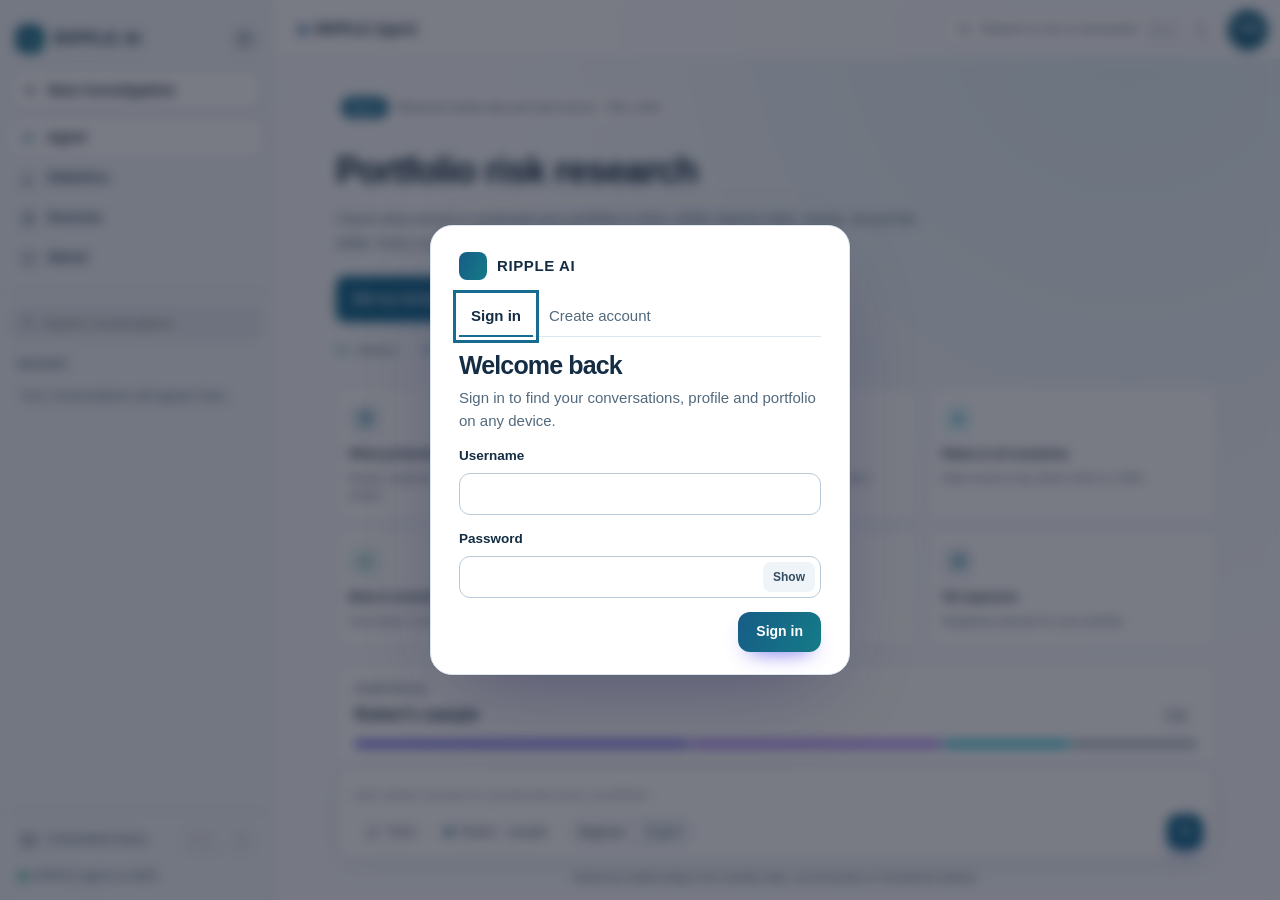
==== commit 93897b93: "feat: single-page RIPPLE app with accounts, agent-only chat and backend statistics - One shell: agen" ====
--- a/frontend/explorer.html
+++ b/frontend/explorer.html
@@ -3,292 +3,14 @@
 <head>
   <meta charset="utf-8">
   <meta name="viewport" content="width=device-width, initial-scale=1">
-  <meta name="color-scheme" content="light">
-  <meta name="theme-color" content="#fbf8f2">
-  <meta name="description" content="Weekly Brent oil sensitivities for 14 ETFs and stocks, shock scenarios, sample portfolios and the transmission paths behind them.">
-  <title>Cascade</title>
-  <link rel="icon" href="data:image/svg+xml,%3Csvg xmlns='http://www.w3.org/2000/svg' viewBox='0 0 32 32'%3E%3Crect width='32' height='32' rx='6' fill='%23111'/%3E%3Cpath d='M16 6s-7 9-7 14a7 7 0 0 0 14 0c0-5-7-14-7-14z' fill='%23fff'/%3E%3C/svg%3E">
-  <link rel="stylesheet" href="./styles.css">
-  <link rel="stylesheet" href="./investigation-guide.css">
-  <link rel="stylesheet" href="./evidence-desk.css">
-  <link rel="stylesheet" href="./library.css">
-  <link rel="stylesheet" href="./theme.css">
-  <script type="module" src="./app.js"></script>
-  <script type="module" src="./investigation-guide.js"></script>
-  <script type="module" src="./evidence-desk.js"></script>
-  <script type="module" src="./library.js"></script>
-  <script type="module" src="./hero.js"></script>
-  <script type="module" src="./fuel-card.js"></script>
-  <script type="module" src="./quotes.js"></script>
+  <title>RIPPLE AI</title>
+  <!-- The explorer was merged into the single app (index.html). Old links keep working. -->
+  <script>
+    const panel = new URLSearchParams(location.search).get('panel');
+    const view = { statistics: 'statistics', sources: 'sources', evidence: 'sources', portfolio: 'portfolio', overview: 'about' }[panel];
+    location.replace('./index.html' + (view ? '?view=' + view : ''));
+  </script>
+  <meta http-equiv="refresh" content="0; url=./index.html">
 </head>
-<body>
-  <a class="skip-link" href="#main">Skip to content</a>
-
-  <header class="topbar">
-    <div class="wrap topbar-row">
-      <a class="wordmark" href="./" aria-label="Cascade home">
-        <svg class="drop" viewBox="0 0 24 32" aria-hidden="true"><path d="M12 1S2 13.5 2 20.5a10 10 0 0 0 20 0C22 13.5 12 1 12 1z"/></svg>
-        Cascade
-      </a>
-      <nav class="workspace-nav" aria-label="Application">
-        <button type="button" id="chat-open">Ask</button>
-        <button type="button" id="evidence-open">Evidence</button>
-        <button type="button" data-view="workspace" aria-pressed="true">Workspace</button>
-        <button type="button" data-view="research" aria-pressed="false">Research</button>
-      </nav>
-      <div class="topbar-tools">
-        <div class="seg" role="group" aria-label="Level of detail">
-          <button type="button" data-mode="beginner" aria-pressed="true">Beginner</button>
-          <button type="button" data-mode="expert" aria-pressed="false">Expert</button>
-        </div>
-        <button class="ghost-button" id="method-open" type="button">Method</button>
-        <button class="profile-avatar" id="profile-open" type="button" aria-label="Set up your profile">+</button>
-      </div>
-    </div>
-  </header>
-
-  <main id="main">
-    <section class="hero" aria-labelledby="hero-title">
-      <div class="wrap hero-copy">
-        <p class="hero-kicker"><span class="hero-dot" aria-hidden="true"></span>Brent crude · 261 weeks · returns in CAD</p>
-        <h1 id="hero-title">Oil moves.<br><em>Watch what moves with&nbsp;it.</em></h1>
-        <p class="hero-lede">Every wave starts at Brent. Each dot is a real ticker, bobbing by its measured oil beta, with its 95% range drawn through it. Pick one to open the research.</p>
-        <div class="hero-cta">
-          <button type="button" class="hero-primary" data-hero-jump="#ask">Ask about your exposure</button>
-          <button type="button" class="hero-secondary" data-hero-jump="#evidence-desk">Read the evidence →</button>
-        </div>
-      </div>
-      <div class="wrap">
-        <figure class="hero-chart">
-          <div id="hero-figure" class="hero-figure-host"></div>
-          <div id="hero-tip" class="hero-tip" role="status" hidden></div>
-          <figcaption><span class="hk pos"></span>rises with oil <span class="hk neg"></span>falls with oil <span class="hk ns"></span>range crosses zero · axis compressed near zero · saved notebook estimates, not forecasts</figcaption>
-        </figure>
-        <dl class="hero-stats">
-          <div><dt>Weeks of data</dt><dd data-count="261">261</dd></div>
-          <div><dt>Tickers measured</dt><dd data-count="14">14</dd></div>
-          <div><dt>Source passages</dt><dd data-count="35">35</dd></div>
-          <div><dt>Registered sources</dt><dd data-count="52">52</dd></div>
-        </dl>
-      </div>
-    </section>
-    <section class="quotes" aria-labelledby="quotes-title">
-      <div class="wrap quotes-head">
-        <p class="hero-kicker">35 passages · 5 annual reports</p>
-        <h2 id="quotes-title">Straight from the reports.<br><em>In the companies’ own words.</em></h2>
-        <p>Original wording, page numbers kept (table rows stay in the Evidence Desk). They describe how oil touches each business; none of them says which way the shares move. Pick a card to read it in context.</p>
-      </div>
-      <div class="quotes-stage" id="quotes-stage" aria-label="Passages from XIU constituents’ annual reports"></div>
-    </section>
-    <section class="fuel-band" aria-labelledby="fuel-title">
-      <div class="wrap fuel-head">
-        <p class="hero-kicker">Where oil meets the street</p>
-        <h2 id="fuel-title">Brent is a benchmark.<br><em>The pump is a bill.</em></h2>
-        <p>Businesses inside XIU meet oil as a price they pay or charge. Couche-Tard sells fuel. CN and CPKC run on diesel. Canada’s average price for regular gasoline peaked at <b data-fuel-peak>207.2¢</b> a litre in <b data-fuel-peak-month>Jun 2022</b>; the latest reading is <b data-fuel-latest>184.3¢ in Sep 2026</b>.</p>
-      </div>
-      <div class="fuel-stage"><div id="fuel-card"></div></div>
-      <div class="wrap fuel-foot">
-        <p class="fuel-source">Statistics Canada table 18-10-0001-01: monthly, self-serve, cents per litre, including taxes. Shown as context. It is not an input to any beta here.</p>
-        <div class="hero-cta">
-          <button type="button" class="hero-secondary" data-hero-jump="#evidence-desk">See what the companies disclose →</button>
-          <button type="button" class="hero-ghost" data-open-library>Open the source</button>
-        </div>
-      </div>
-    </section>
-    <div class="chat-entry">
-      <section class="wrap ask" id="ask" aria-labelledby="ask-title">
-        <div class="chat-heading"><div><span class="label">Start your investigation</span><h2 id="ask-title">Where does your oil exposure come from?</h2></div><span class="tag" id="chat-source-status">Local explanation · AI not connected</span></div>
-        <p class="investigation-purpose">An ETF holds businesses with different connections to oil. Follow the companies you own, measure their historical sensitivity, and open the documents behind each explanation.</p>
-        <form id="question-form" class="ask-form">
-          <label class="chat-ticker-label" for="chat-ticker">Investigate<select id="chat-ticker" aria-label="Ticker to investigate"></select></label>
-          <label class="chat-question-label" for="question">Your question<input id="question" name="question" maxlength="900" required placeholder="Where could XIU’s oil exposure come from?" autocomplete="off" aria-describedby="chat-context"></label>
-          <button class="primary-button" type="submit">Ask</button>
-          <button type="button" class="ghost-button" id="cancel-question" hidden>Stop waiting</button>
-        </form>
-        <div class="suggestions">
-          <button type="button" data-question="Where could this exposure come from?">Explain my exposure ↗</button>
-          <button type="button" data-question="How reliable is this relationship?">How reliable is this?</button>
-          <button type="button" data-question="What evidence explains this exposure?">Show me the evidence</button>
-          <button type="button" data-open-library>Explore all 52 sources ↗</button>
-        </div>
-        <p class="note" id="chat-context" role="status">XIU · Brent · returns in CAD · loading local statistics.</p>
-        <div class="chat-options">
-          <label class="chat-source-label">Answer source <select id="answer-source"><option value="local">Local explanation</option><option value="documents">Search local documents (exact phrase)</option><option value="agent">Backend agent</option></select></label>
-          <details class="chat-settings"><summary>Conversation settings</summary><div class="agent-controls">
-            <label>Backend sample portfolio<select id="agent-persona"><option value="robert">Robert</option><option value="amira">Amira</option><option value="mateo">Mateo</option></select></label>
-            <button type="button" class="ghost-button" id="new-conversation">New conversation</button>
-          </div><p class="note" id="agent-connection">Chat API unconfigured. Local explanations are available without an AI call.</p></details>
-        </div>
-        <div id="answer" class="answer" aria-live="polite"></div>
-        <details class="guide-collapse"><summary>New to oil-exposure research? Start with the three-question guide.</summary>
-        <section class="investigation-guide" id="investigation-guide" aria-labelledby="guide-title">
-          <header><div><span class="label">Understand the investigation</span><h2 id="guide-title">Three questions. Different kinds of evidence.</h2></div><span class="guide-source">Learning guide · no estimates</span></header>
-          <p class="guide-intro">A holding weight tells you what you own. A company report explains its business. A beta measures how its share price moved with oil. You need all three to investigate hidden exposure.</p>
-          <div class="guide-tabs" role="tablist" aria-label="Explore the investigation" hidden>
-            <button type="button" role="tab" id="guide-tab-holdings" data-guide-topic="holdings" aria-controls="guide-panel" aria-selected="false" tabindex="-1">1. What do I own?</button>
-            <button type="button" role="tab" id="guide-tab-mechanisms" data-guide-topic="mechanisms" aria-controls="guide-panel" aria-selected="true" tabindex="0">2. How could oil reach it?</button>
-            <button type="button" role="tab" id="guide-tab-reliability" data-guide-topic="reliability" aria-controls="guide-panel" aria-selected="false" tabindex="-1">3. How sure are we?</button>
-          </div>
-          <div id="guide-panel" class="guide-panel" role="tabpanel" aria-labelledby="guide-tab-mechanisms" tabindex="0">
-            <p>Start with dated holdings, inspect a company’s original report, then compare that business explanation with a historical estimate and its uncertainty. A sector label alone cannot answer the question.</p>
-          </div>
-          <p class="guide-availability">The Evidence Desk below opens a local XIU research file. Market statistics and backend evidence are separate sources. A missing estimate does not mean a business has no exposure.</p>
-        </section>
-        </details>
-      </section>
-    </div>
-    <section id="evidence-desk" class="wrap evidence-desk" aria-labelledby="ed-title" aria-busy="true">
-      <div class="ed-shell">
-        <header class="ed-masthead">
-          <div><span class="ed-eyebrow">RIPPLE AI / Evidence Desk / XIU</span>
-            <h2 id="ed-title" tabindex="-1">Oil exposure doesn’t stop at energy stocks.</h2>
-            <p>Follow the businesses inside XIU. Read what they disclose about fuel, selling prices and credit — then decide what still needs to be tested.</p></div>
-          <span class="ed-badge">Local research · not live</span>
-        </header>
-        <div class="ed-summary">
-          <div><strong id="ed-scope">Opening the research file…</strong><p>Holdings dated 12 Nov 2026 · a selected research set, not the entire fund.</p></div>
-          <div class="ed-weight"><b id="ed-weight">—</b><span>of XIU held in these companies.<br><strong>Not a share of oil risk explained.</strong></span></div>
-        </div>
-        <p class="ed-status" id="ed-status" role="status">Loading local documentary research…</p>
-        <button class="ghost-button" id="ed-retry" type="button" hidden>Retry local file</button>
-        <div class="ed-workbench" id="ed-workbench" hidden>
-          <aside class="ed-holdings" aria-label="Confirmed XIU constituents">
-            <header class="ed-column-head"><span class="ed-eyebrow">01 / Pick a business</span><h3>Inside XIU</h3></header>
-            <div id="ed-companies"></div>
-          </aside>
-          <section class="ed-passages-column" aria-labelledby="ed-company-title">
-            <header class="ed-column-head"><span class="ed-eyebrow">02 / Follow the evidence</span><h3 id="ed-company-title">Company passages</h3></header>
-            <label class="ed-search" for="ed-search">Search this company’s passages<input id="ed-search" type="search" placeholder="Try diesel, credit, Brent…" autocomplete="off"></label>
-            <p id="ed-results" class="ed-results" role="status"></p>
-            <div id="ed-passages"></div>
-          </section>
-          <article class="ed-reader" id="ed-reader" tabindex="-1" aria-label="Original passage and source details"></article>
-        </div>
-        <p id="ed-feedback" role="status"></p>
-        <p class="ed-footnote">This case file covers XIU only, independently of the selected market ticker and API source. Evidence stays attached to its original company. These are research candidates: documentary mechanisms do not establish causality, a Brent beta or a stock-return direction. No live AWS connection.</p>
-        <p class="ed-footnote"><button type="button" class="rl-library-entry" data-open-library>Beyond these 35 passages: open the complete source library →</button></p>
-      </div>
-    </section>
-    <section id="research-library" class="wrap research-library" aria-labelledby="rl-title" aria-busy="true">
-      <div class="rl-shell">
-        <header class="rl-header"><div><span class="ed-eyebrow">RIPPLE AI / Research Library</span><h2 id="rl-title" tabindex="-1">Follow the claim back to the source.</h2>
-          <p>Read the acquired reports. Inspect dated holdings, fuel prices and economic observations. See exactly what is available — and what still needs verification.</p><p id="rl-summary">52 registered sources · loading availability…</p></div>
-          <button type="button" class="ghost-button" id="rl-toggle" aria-expanded="false" aria-controls="rl-workspace">Open / close library</button></header>
-        <p id="rl-status" class="rl-status" role="status"></p><button type="button" id="rl-retry" hidden>Retry catalog</button>
-        <div id="rl-workspace" hidden>
-          <div class="rl-controls"><div class="rl-filters">
-            <label>Find a source<input id="rl-query" type="search" placeholder="Company, ticker, source title…"></label>
-            <label>Source group<select id="rl-group"><option value="">All source groups</option></select></label>
-            <label>Research availability<select id="rl-status-filter"><option value="">All availability</option><option value="usable">Usable for intended research</option><option value="context_only">Context only</option><option value="needs_attention">Needs attention</option></select></label>
-            <label>File format<select id="rl-format"><option value="">All file formats</option></select></label>
-            <button type="button" id="rl-clear">Clear filters</button>
-          </div><form id="rl-search-form" class="rl-text-search"><label>Search inside the filtered documents · exact phrase<input id="rl-text-query" type="search" required minlength="2" maxlength="200" placeholder="Try diesel, oil and gas, fuel surcharge…"></label><button type="submit" class="primary-button">Search source text</button><button type="button" class="ghost-button" id="rl-stop-search" hidden>Stop</button></form>
-            <p id="rl-search-progress" role="status"></p><div id="rl-search-results" aria-live="polite"></div>
-          </div>
-          <div class="rl-workbench"><aside class="rl-sidebar" aria-label="Official research register"><p id="rl-count" class="rl-count" role="status"></p><div id="rl-list"></div></aside><article id="rl-detail" class="rl-detail" tabindex="-1" aria-label="Selected source and local content"></article></div>
-        </div>
-      </div>
-    </section>
-    <section id="workspace-view" class="wrap workspace" aria-labelledby="workspace-title">
-      <div id="workspace-content"><p class="note" role="status">Loading your workspace…</p></div>
-    </section>
-
-    <div id="research-view" hidden>
-      <div class="source-strip" role="note" aria-label="Data source">
-        <div class="wrap source-row">
-          <span id="source-badge" class="source-badge"><i aria-hidden="true"></i>Local preview</span>
-          <span id="source-note" class="source-note">Saved notebook statistics. Ticker scenarios recomputed locally. No live AWS connection.</span>
-          <span class="source-meta">
-            <span>Sample <b id="coverage-value">Not available</b></span>
-            <span>Returns <b>CAD</b></span>
-            <span>Last verified <b id="verified-value">Not verified</b></span>
-          </span>
-          <label class="source-control">Data
-            <select id="source-select"><option value="preview">Local preview</option><option value="api">Backend API</option></select>
-          </label>
-        </div>
-      </div>
-
-      <div class="wrap lab" id="pick">
-        <aside class="field" aria-labelledby="field-title">
-          <div class="field-head">
-            <h2 id="field-title">Tickers</h2>
-            <label class="bench"><span class="sr-only">Oil benchmark</span>
-              <select id="benchmark-select" aria-describedby="benchmark-note"><option value="brent">vs Brent</option><option value="wti">vs WTI (no data)</option></select>
-            </label>
-          </div>
-          <div class="field-axis" aria-hidden="true"><span>falls with oil</span><span>rises</span></div>
-          <div id="field" class="field-rows" role="group" aria-label="Choose a ticker"></div>
-          <p id="benchmark-note" class="note">Oil beta with its 95% range. Grey means the range crosses zero.</p>
-        </aside>
-
-        <div class="lab-main">
-          <div class="research-actions"><span id="research-context">Your workspace / local preview research</span><div class="buttons"><button id="watch-current" type="button" class="ghost-button">☆ Watch</button><button id="save-research" type="button" class="primary-button">Save</button></div></div>
-          <div id="status" class="status" role="status" aria-live="polite"></div>
-          <div id="headline"></div>
-
-          <div id="research" hidden>
-            <section class="section" id="shock-section" aria-labelledby="shock-title">
-              <header class="section-head"><h2 id="shock-title">Oil shock scenario</h2><p>Conditional statistical scenario using the historical beta. Not a price prediction.</p></header>
-              <div class="shock">
-                <div class="shock-dial seg" role="group" aria-label="Brent shock">
-                  <button type="button" data-shock="-30" aria-pressed="false">−30%</button>
-                  <button type="button" data-shock="-15" aria-pressed="false">−15%</button>
-                  <button type="button" data-shock="15" aria-pressed="false">+15%</button>
-                  <button type="button" data-shock="30" aria-pressed="true">+30%</button>
-                </div>
-                <div id="scenario-result" class="shock-result" aria-live="polite"></div>
-              </div>
-            </section>
-
-            <section class="section" id="evidence-section" aria-labelledby="evidence-title">
-              <header class="section-head"><h2 id="evidence-title">Statistical attribution & backend evidence</h2><p>The local Evidence Desk supplies company disclosures. Comparable constituent estimates are still needed to attribute XIU’s beta.</p></header>
-              <div class="under">
-                <div id="decomposition" class="under-col" aria-label="Attribution"></div>
-                <div class="under-col">
-                  <div class="col-head"><h3>Documents</h3><span class="tag" id="evidence-count">0 documents supplied</span></div>
-                  <div id="evidence"></div>
-                </div>
-              </div>
-            </section>
-
-            <section class="section" id="expert-section" aria-label="Model diagnostics" hidden></section>
-
-
-          </div>
-          <noscript><p class="status">Turn on JavaScript to load the data.</p></noscript>
-        </div>
-      </div>
-    </div>
-  </main>
-
-  <footer class="foot">
-    <div class="wrap foot-row">
-      <p><b>Notes.</b> Figures are historical associations from weekly data (19 Nov 2021 to 13 Nov 2026, 261 weeks, CAD returns), not forecasts or causal estimates. Scenarios assume the historical beta holds and leave out every other source of risk. Preview numbers come from saved outputs of <code>compute/run_stats.ipynb</code> and have not been independently verified. Portfolios are fictional. Nothing here is investment advice.</p>
-    </div>
-  </footer>
-
-  <div id="workspace-toast" class="workspace-toast" role="status" aria-live="polite" hidden></div>
-  <dialog id="profile-dialog" class="workspace-dialog" aria-labelledby="profile-title"></dialog>
-  <dialog id="portfolio-dialog" class="workspace-dialog wide-dialog" aria-labelledby="portfolio-title"></dialog>
-  <dialog id="save-dialog" class="workspace-dialog" aria-labelledby="save-title"></dialog>
-
-  <dialog id="method-dialog" class="workspace-dialog" aria-labelledby="method-title">
-    <div class="dialog-head"><h2 id="method-title">Method</h2><button id="method-close" class="ghost-button" type="button" aria-label="Close method notes">Close</button></div>
-    <p>Weekly CAD log returns for each of the data contract’s 14 core tickers (nine ETFs, five stocks) are regressed on weekly Brent log returns (weeks end Friday, 19 Nov 2021 to 13 Nov 2026, 261 weeks). Ordinary least squares with a constant; Newey–West standard errors with four lags. USD tickers are converted to CAD with the weekly USD/CAD change.</p>
-    <h3>Why only these 14 tickers</h3>
-    <p>They are the MVP tickers in <code>docs/data_contract.md</code>: the only ones with saved results the sample portfolios can use. Anything else has no numbers here, so research, the watchlist and the portfolio builder only offer these.</p>
-    <h3>The 95% range</h3>
-    <p>Beta ± 1.96 standard errors. If it crosses zero, the sample doesn’t settle the direction. It’s a range for the coefficient, not for future returns.</p>
-    <h3>Documents and attribution</h3>
-    <p>The Evidence Desk reads an independent local research snapshot: five confirmed XIU holdings and their source passages. Its holdings weights describe composition, not contributions to oil beta. The market view below uses separate notebook or backend statistics.</p>
-    <h3>Shock scenarios</h3>
-    <p>Only −30%, −15%, +15% and +30% Brent shocks exist. Impact = 100 × (exp(β × ln(1 + shock/100)) − 1). The range transforms the coefficient bounds and ignores everything else that moves returns.</p>
-    <h3>Portfolios</h3>
-    <p>Robert, Amira and Mateo are fictional personas from the data contract. Their local saved results use the earlier weighted-log-return method and are labeled legacy previews. The current backend regresses log(1 + Σ(weight × (exp(asset log return) − 1))) on Brent. A custom portfolio shows only a weighted-beta proxy, not an exact portfolio beta or a confidence interval. Updated portfolio results require fresh backend outputs.</p>
-    <h3>What’s local</h3>
-    <p>Preview numbers are rounded outputs saved in <code>compute/run_stats.ipynb</code>. Ticker scenarios are recomputed from them with the formula above; persona scenarios, alternatives and the bond duration check are saved notebook outputs. Documentary research loads separately from <code>evidence-preview.json</code>, with its original verification limits. No rolling history is supplied, and nothing here checks the live state of AWS. Your profile and portfolios stay in this browser; there are no accounts.</p>
-    <p class="note">Sources: docs/data_contract.md, compute/stats.py, compute/evidence.py.</p>
-  </dialog>
-</body>
+<body><p><a href="./index.html">Open RIPPLE AI</a></p></body>
 </html>
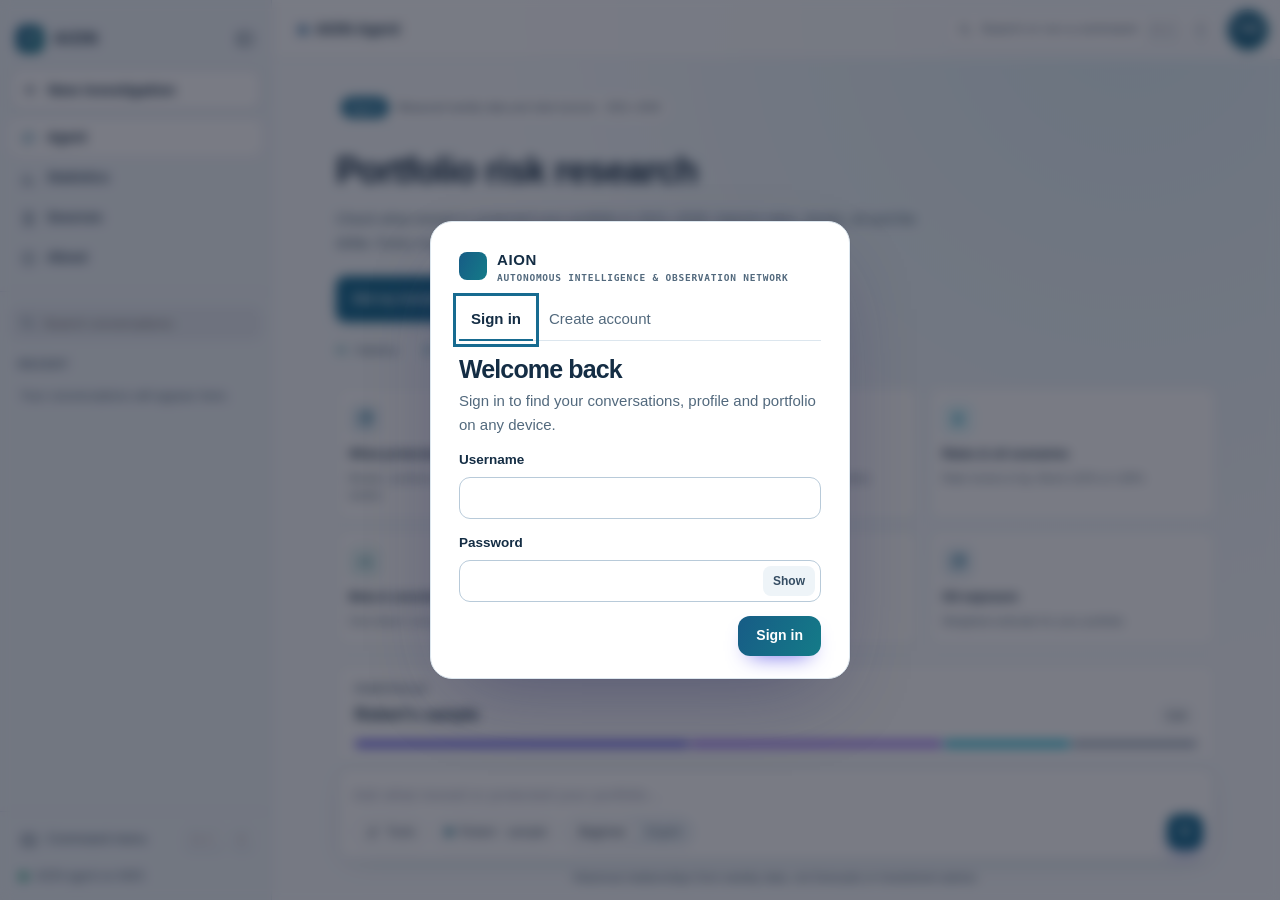
==== commit 05080f43: "feat: rename the app to AION, load statistics once, explain measured figures on hover - AION (Autono" ====
--- a/frontend/explorer.html
+++ b/frontend/explorer.html
@@ -3,7 +3,7 @@
 <head>
   <meta charset="utf-8">
   <meta name="viewport" content="width=device-width, initial-scale=1">
-  <title>RIPPLE AI</title>
+  <title>AION</title>
   <!-- The explorer was merged into the single app (index.html). Old links keep working. -->
   <script>
     const panel = new URLSearchParams(location.search).get('panel');
@@ -12,5 +12,5 @@
   </script>
   <meta http-equiv="refresh" content="0; url=./index.html">
 </head>
-<body><p><a href="./index.html">Open RIPPLE AI</a></p></body>
+<body><p><a href="./index.html">Open AION</a></p></body>
 </html>
